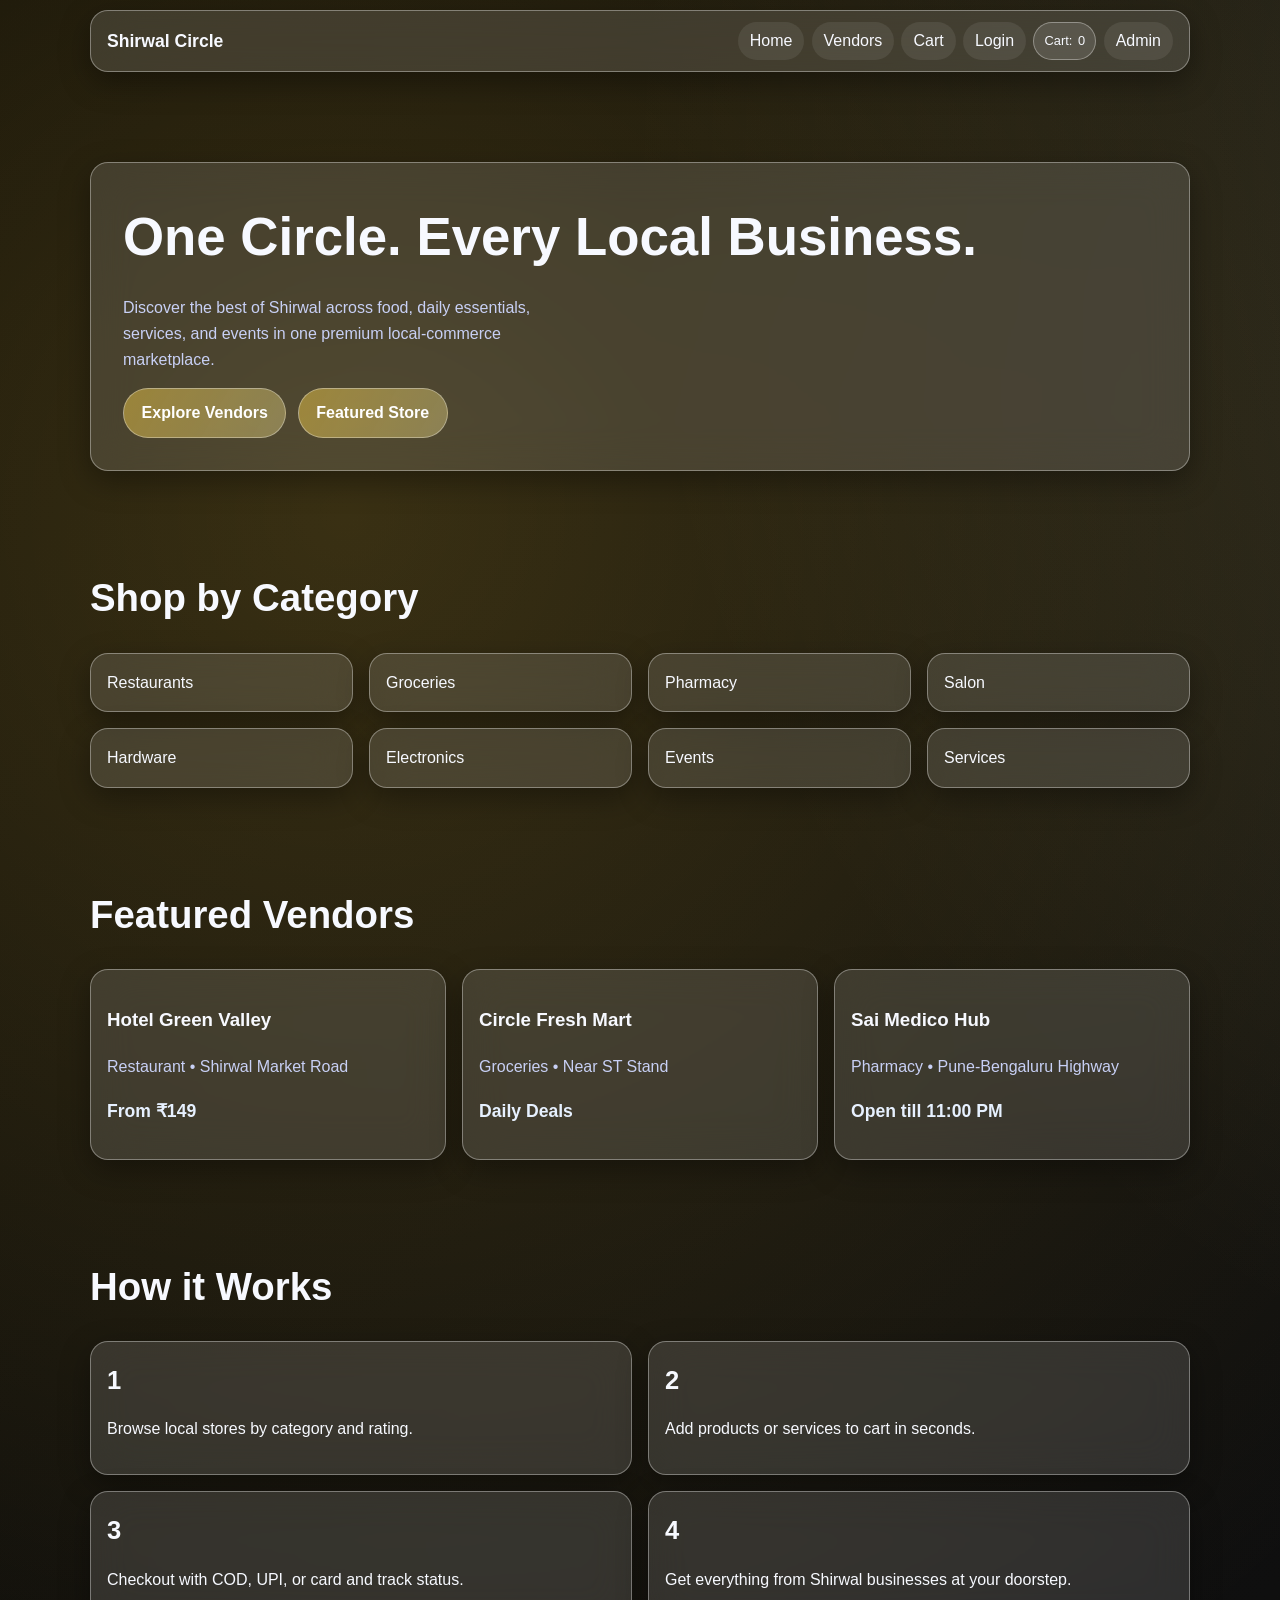
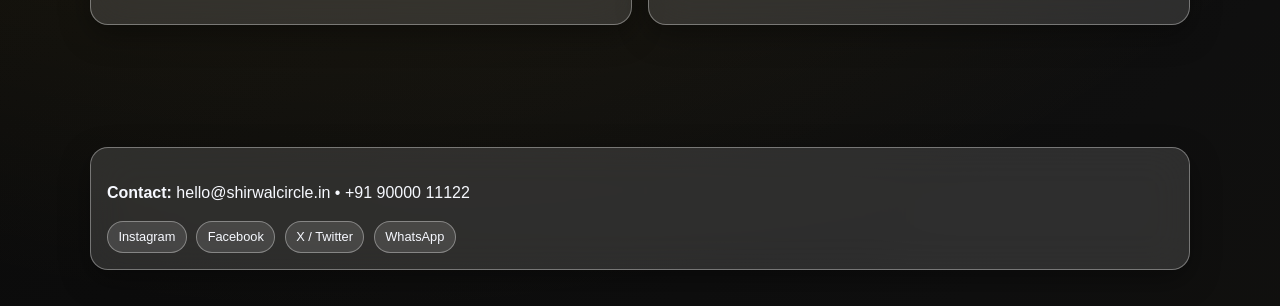
==== index.html @ 928b258c "Add logo home links, auth-gated account access, and logout flow" ====
<!DOCTYPE html>
<html lang="en">
<head><meta charset="UTF-8"><meta name="viewport" content="width=device-width,initial-scale=1.0"><title>Shirwal Circle</title><link rel="stylesheet" href="css/style.css"></head>
<body>
<header class="site-header container"><nav class="navbar glass-card"><a class="brand" href="index.html">Shirwal Circle</a><div class="nav-links"><a class="nav-link" href="index.html">Home</a><a class="nav-link" href="vendors.html">Vendors</a><a class="nav-link" href="cart.html">Cart</a><a class="nav-link" data-auth="logged-in" href="account.html">Account</a><a class="nav-link" data-auth="logged-out" href="login.html">Login</a><span class="chip">Cart: <span data-cart-count>0</span></span><a class="nav-link" href="admin.html">Admin</a><a class="nav-link" data-auth="logged-in" data-logout href="#">Logout</a></div></nav></header>
<main>
<section class="hero container"><div class="hero-box glass-card"><h1>One Circle. Every Local Business.</h1><p>Discover the best of Shirwal across food, daily essentials, services, and events in one premium local-commerce marketplace.</p><div class="actions"><a class="glass-btn" href="vendors.html">Explore Vendors</a><a class="glass-btn" href="vendor.html">Featured Store</a></div></div></section>
<section class="section container"><h2 class="section-title">Shop by Category</h2><div class="grid categories">
<div class="glass-card card-pad">Restaurants</div><div class="glass-card card-pad">Groceries</div><div class="glass-card card-pad">Pharmacy</div><div class="glass-card card-pad">Salon</div><div class="glass-card card-pad">Hardware</div><div class="glass-card card-pad">Electronics</div><div class="glass-card card-pad">Events</div><div class="glass-card card-pad">Services</div>
</div></section>
<section class="section container"><h2 class="section-title">Featured Vendors</h2><div class="grid vendor-grid"><div class="glass-card card-pad"><h3>Hotel Green Valley</h3><p class="muted">Restaurant • Shirwal Market Road</p><p class="price">From ₹149</p></div><div class="glass-card card-pad"><h3>Circle Fresh Mart</h3><p class="muted">Groceries • Near ST Stand</p><p class="price">Daily Deals</p></div><div class="glass-card card-pad"><h3>Sai Medico Hub</h3><p class="muted">Pharmacy • Pune-Bengaluru Highway</p><p class="price">Open till 11:00 PM</p></div></div></section>
<section class="section container"><h2 class="section-title">How it Works</h2><div class="grid info-grid"><div class="glass-card card-pad"><div class="kpi">1</div><p>Browse local stores by category and rating.</p></div><div class="glass-card card-pad"><div class="kpi">2</div><p>Add products or services to cart in seconds.</p></div><div class="glass-card card-pad"><div class="kpi">3</div><p>Checkout with COD, UPI, or card and track status.</p></div><div class="glass-card card-pad"><div class="kpi">4</div><p>Get everything from Shirwal businesses at your doorstep.</p></div></div></section>
</main>
<footer class="footer container"><div class="glass-card card-pad"><p><strong>Contact:</strong> hello@shirwalcircle.in • +91 90000 11122</p><div class="footer-links"><span class="chip">Instagram</span><span class="chip">Facebook</span><span class="chip">X / Twitter</span><span class="chip">WhatsApp</span></div></div></footer>
<script src="js/app.js"></script></body></html>
---- css/style.css ----
/* =========================================================
   Shirwal Circle - Glassmorphism Design System
   Central stylesheet for all static pages
   ========================================================= */

:root {
  --bg-1: #050505;
  --bg-2: #0f0f0f;
  --bg-3: #1a1607;
  --text-primary: #f7f9ff;
  --text-secondary: #c8d0f5;
  --accent: #ffd54a;
  --accent-2: #ffef9a;
  --success: #41d39b;
  --warning: #ffbf5e;
  --danger: #ff6f91;
  --scrollGlow: 0.2;

  --glass-bg: rgba(255, 255, 255, 0.13);
  --glass-bg-strong: rgba(255, 255, 255, 0.2);
  --glass-border: rgba(255, 255, 255, 0.35);
  --blur: 20px;

  --radius-sm: 12px;
  --radius-md: 18px;
  --radius-lg: 26px;

  --space-1: 0.5rem;
  --space-2: 0.75rem;
  --space-3: 1rem;
  --space-4: 1.5rem;
  --space-5: 2rem;
  --space-6: 3rem;

  --shadow-soft: 0 10px 30px rgba(0, 0, 0, 0.35);
  --shadow-deep: 0 25px 50px rgba(0, 0, 0, 0.45);
}

* { box-sizing: border-box; }
html, body { margin: 0; padding: 0; }
body {
  font-family: "Inter", "Segoe UI", Roboto, Arial, sans-serif;
  color: var(--text-primary);
  line-height: 1.6;
  min-height: 100vh;
  background: radial-gradient(circle at 15% 15%, rgba(255,208,64,var(--scrollGlow)) 0%, transparent 40%),
              radial-gradient(circle at 85% 5%, rgba(255,242,168,calc(var(--scrollGlow)*.8)) 0%, transparent 35%),
              radial-gradient(circle at 50% 90%, rgba(140,120,30,calc(var(--scrollGlow)*.7)) 0%, transparent 34%),
              linear-gradient(135deg, var(--bg-1), var(--bg-2), var(--bg-3));
  background-size: 180% 180%;
  animation: bgFlow 18s ease infinite;
}
@keyframes bgFlow { 0%,100%{background-position:0% 50%;}50%{background-position:100% 50%;} }

img { max-width: 100%; display: block; }
a { color: inherit; text-decoration: none; }

.container { width: min(1100px, 92%); margin: 0 auto; }
.section { padding: var(--space-6) 0; }
.section-title { font-size: clamp(1.5rem, 3vw, 2.4rem); margin: 0 0 var(--space-4); }
.muted { color: var(--text-secondary); }

.glass-card {
  background: var(--glass-bg);
  border: 1px solid var(--glass-border);
  border-radius: var(--radius-md);
  backdrop-filter: blur(var(--blur));
  -webkit-backdrop-filter: blur(var(--blur));
  box-shadow: var(--shadow-soft);
}
.glass-card:hover { transform: translateY(-4px); box-shadow: var(--shadow-deep); }
.glass-card, .glass-btn { transition: all .25s ease; }

.glass-btn {
  display: inline-flex; align-items: center; justify-content: center;
  gap: .5rem; cursor: pointer; border: 1px solid var(--glass-border);
  background: linear-gradient(120deg, rgba(255,213,74,.45), rgba(255,239,154,.35));
  color: white; padding: .7rem 1.1rem; border-radius: 999px; font-weight: 600;
}
.glass-btn:hover { transform: translateY(-2px); filter: brightness(1.08); }

.glass-input {
  width: 100%; border: 1px solid var(--glass-border); background: var(--glass-bg);
  color: var(--text-primary); padding: .75rem .9rem; border-radius: var(--radius-sm);
  backdrop-filter: blur(12px);
}
.glass-input::placeholder { color: #dce2ffb0; }

.badge, .chip {
  display: inline-flex; align-items: center; gap: .35rem;
  border: 1px solid var(--glass-border); border-radius: 999px;
  padding: .3rem .65rem; font-size: .8rem;
  background: rgba(255,255,255,.12);
}
.badge.success { background: rgba(65,211,155,.22); }
.badge.warning { background: rgba(255,191,94,.2); }
.badge.info { background: rgba(115,208,255,.22); }

.site-header { position: sticky; top: 0; z-index: 50; margin: .6rem auto; }
.navbar {
  display: flex; gap: .8rem; flex-wrap: wrap; align-items: center; justify-content: space-between;
  padding: .7rem 1rem;
}
.brand { font-weight: 700; font-size: 1.1rem; }
.nav-links { display: flex; flex-wrap: wrap; gap: .45rem; }
.nav-link { padding: .4rem .75rem; border-radius: 999px; background: rgba(255,255,255,.08); }

.hero { padding: 5rem 0 3rem; }
.hero-box { padding: 2rem; }
.hero h1 { font-size: clamp(2rem, 5vw, 3.3rem); margin: 0; }
.hero p { color: var(--text-secondary); max-width: 52ch; }
.actions { display: flex; gap: .7rem; flex-wrap: wrap; }

.grid { display: grid; gap: 1rem; }
.categories { grid-template-columns: repeat(2, 1fr); }
.vendor-grid, .product-grid { grid-template-columns: 1fr; }
.info-grid { grid-template-columns: 1fr; }

.card-pad { padding: 1rem; }
.kpi { font-size: 1.6rem; font-weight: 700; margin: .1rem 0; }
.price { font-size: 1.1rem; font-weight: 700; color: #e7f1ff; }

.footer { margin-top: 3rem; padding: 1.6rem 0 2.2rem; }
.footer-links { display: flex; gap: .6rem; flex-wrap: wrap; }

.table-wrap { overflow-x: auto; }
table { width: 100%; border-collapse: collapse; }
th, td { padding: .7rem; text-align: left; border-bottom: 1px solid rgba(255,255,255,.15); }

.layout-admin { display: grid; gap: 1rem; }
.sidebar { padding: 1rem; }

@media (min-width: 700px) {
  .categories { grid-template-columns: repeat(4, 1fr); }
  .vendor-grid { grid-template-columns: repeat(2, 1fr); }
  .product-grid { grid-template-columns: repeat(3, 1fr); }
  .info-grid { grid-template-columns: 1fr 1fr; }
}

@media (min-width: 1024px) {
  .vendor-grid { grid-template-columns: repeat(3, 1fr); }
  .layout-admin { grid-template-columns: 250px 1fr; }
}
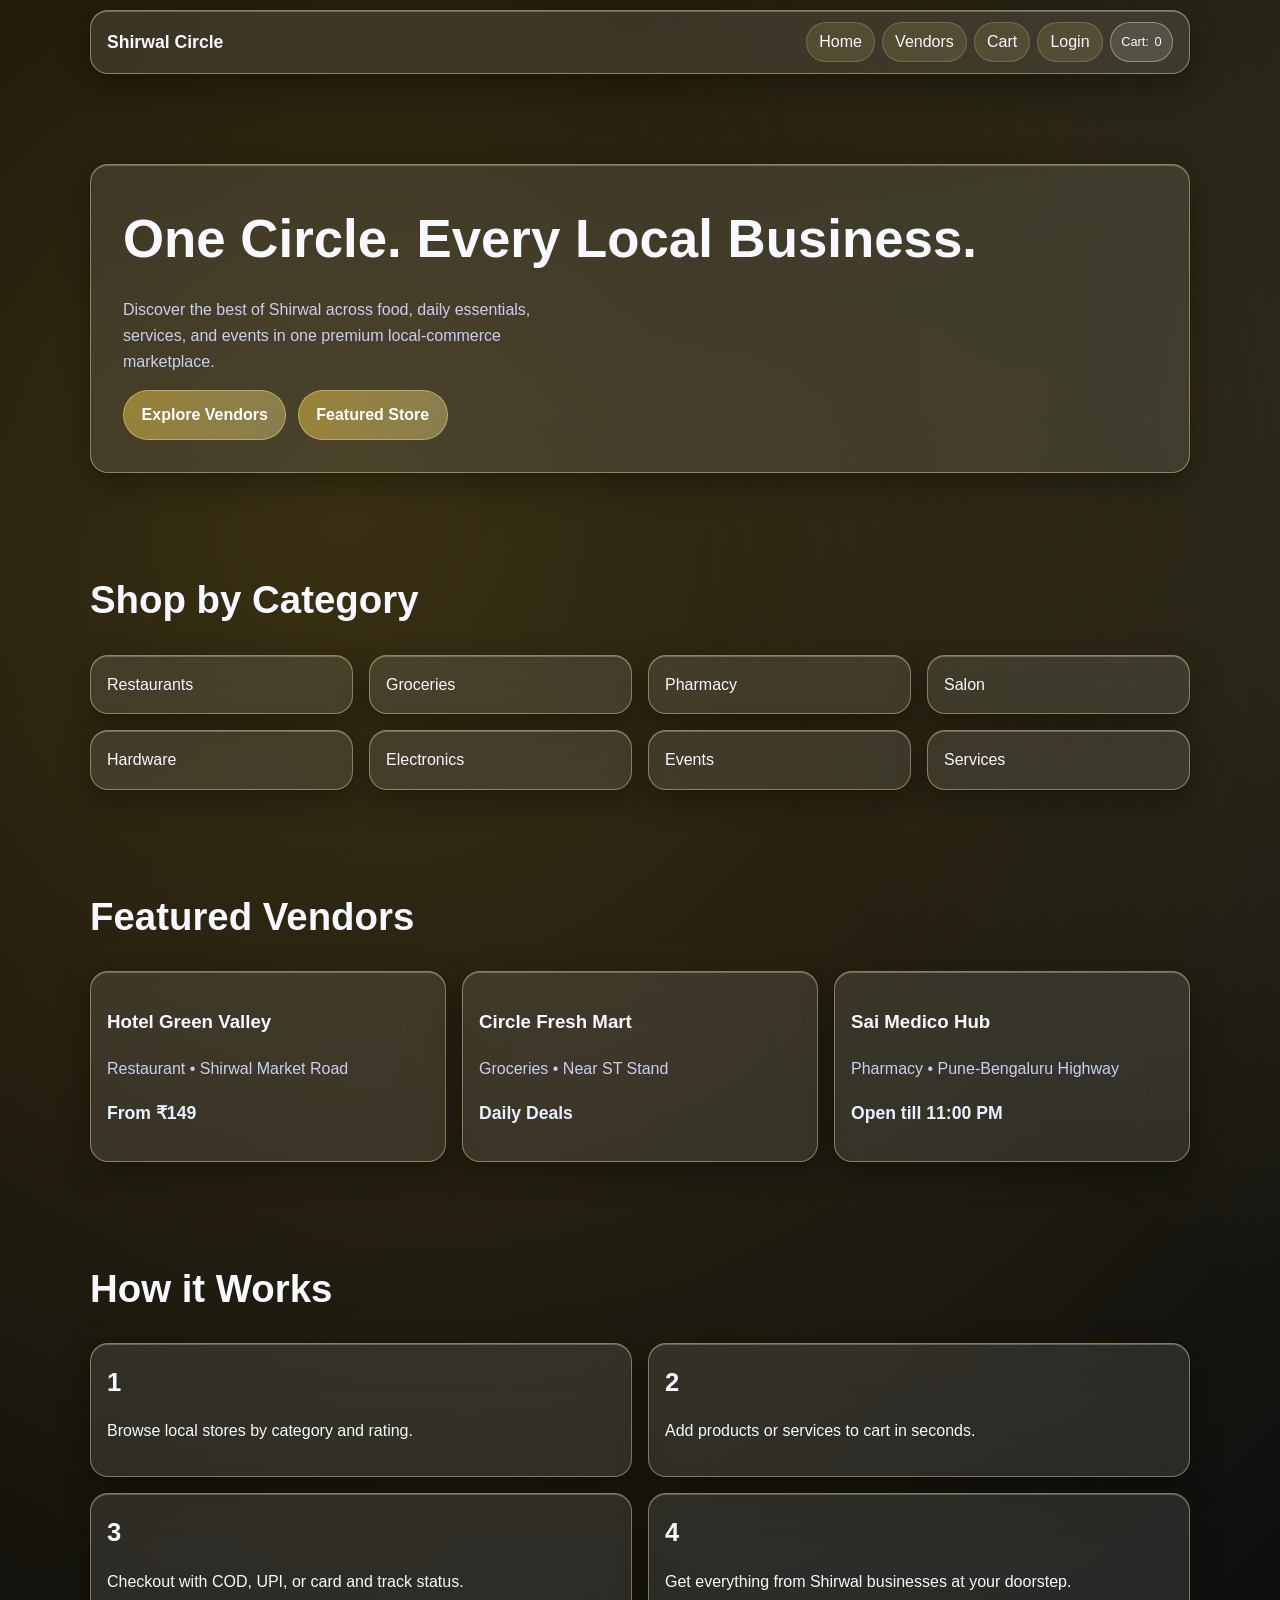
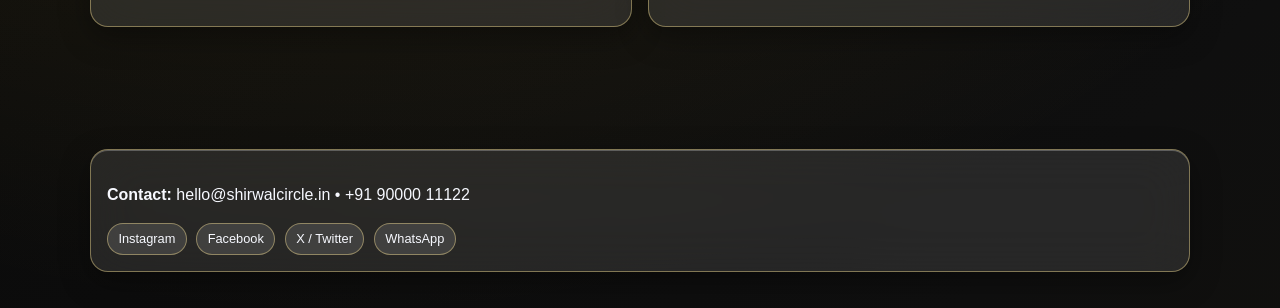
==== commit 3f7390fa: "Remove admin panel, add category-anchor navigation, and refine glass panel styling" ====
--- a/index.html
+++ b/index.html
@@ -2,11 +2,11 @@
 <html lang="en">
 <head><meta charset="UTF-8"><meta name="viewport" content="width=device-width,initial-scale=1.0"><title>Shirwal Circle</title><link rel="stylesheet" href="css/style.css"></head>
 <body>
-<header class="site-header container"><nav class="navbar glass-card"><a class="brand" href="index.html">Shirwal Circle</a><div class="nav-links"><a class="nav-link" href="index.html">Home</a><a class="nav-link" href="vendors.html">Vendors</a><a class="nav-link" href="cart.html">Cart</a><a class="nav-link" data-auth="logged-in" href="account.html">Account</a><a class="nav-link" data-auth="logged-out" href="login.html">Login</a><span class="chip">Cart: <span data-cart-count>0</span></span><a class="nav-link" href="admin.html">Admin</a><a class="nav-link" data-auth="logged-in" data-logout href="#">Logout</a></div></nav></header>
+<header class="site-header container"><nav class="navbar glass-card"><a class="brand" href="index.html">Shirwal Circle</a><div class="nav-links"><a class="nav-link" href="index.html">Home</a><a class="nav-link" href="vendors.html">Vendors</a><a class="nav-link" href="cart.html">Cart</a><a class="nav-link" data-auth="logged-in" href="account.html">Account</a><a class="nav-link" data-auth="logged-out" href="login.html">Login</a><span class="chip">Cart: <span data-cart-count>0</span></span><a class="nav-link" data-auth="logged-in" data-logout href="#">Logout</a></div></nav></header>
 <main>
 <section class="hero container"><div class="hero-box glass-card"><h1>One Circle. Every Local Business.</h1><p>Discover the best of Shirwal across food, daily essentials, services, and events in one premium local-commerce marketplace.</p><div class="actions"><a class="glass-btn" href="vendors.html">Explore Vendors</a><a class="glass-btn" href="vendor.html">Featured Store</a></div></div></section>
 <section class="section container"><h2 class="section-title">Shop by Category</h2><div class="grid categories">
-<div class="glass-card card-pad">Restaurants</div><div class="glass-card card-pad">Groceries</div><div class="glass-card card-pad">Pharmacy</div><div class="glass-card card-pad">Salon</div><div class="glass-card card-pad">Hardware</div><div class="glass-card card-pad">Electronics</div><div class="glass-card card-pad">Events</div><div class="glass-card card-pad">Services</div>
+<a class="glass-card card-pad" href="vendors.html#restaurants">Restaurants</a><a class="glass-card card-pad" href="vendors.html#groceries">Groceries</a><a class="glass-card card-pad" href="vendors.html#pharmacy">Pharmacy</a><a class="glass-card card-pad" href="vendors.html#salon">Salon</a><a class="glass-card card-pad" href="vendors.html#hardware">Hardware</a><a class="glass-card card-pad" href="vendors.html#electronics">Electronics</a><a class="glass-card card-pad" href="vendors.html#events">Events</a><a class="glass-card card-pad" href="vendors.html#services">Services</a>
 </div></section>
 <section class="section container"><h2 class="section-title">Featured Vendors</h2><div class="grid vendor-grid"><div class="glass-card card-pad"><h3>Hotel Green Valley</h3><p class="muted">Restaurant • Shirwal Market Road</p><p class="price">From ₹149</p></div><div class="glass-card card-pad"><h3>Circle Fresh Mart</h3><p class="muted">Groceries • Near ST Stand</p><p class="price">Daily Deals</p></div><div class="glass-card card-pad"><h3>Sai Medico Hub</h3><p class="muted">Pharmacy • Pune-Bengaluru Highway</p><p class="price">Open till 11:00 PM</p></div></div></section>
 <section class="section container"><h2 class="section-title">How it Works</h2><div class="grid info-grid"><div class="glass-card card-pad"><div class="kpi">1</div><p>Browse local stores by category and rating.</p></div><div class="glass-card card-pad"><div class="kpi">2</div><p>Add products or services to cart in seconds.</p></div><div class="glass-card card-pad"><div class="kpi">3</div><p>Checkout with COD, UPI, or card and track status.</p></div><div class="glass-card card-pad"><div class="kpi">4</div><p>Get everything from Shirwal businesses at your doorstep.</p></div></div></section>
--- a/css/style.css
+++ b/css/style.css
@@ -16,10 +16,10 @@
   --danger: #ff6f91;
   --scrollGlow: 0.2;
 
-  --glass-bg: rgba(255, 255, 255, 0.13);
-  --glass-bg-strong: rgba(255, 255, 255, 0.2);
-  --glass-border: rgba(255, 255, 255, 0.35);
-  --blur: 20px;
+  --glass-bg: rgba(255, 255, 255, 0.10);
+  --glass-bg-strong: rgba(255, 230, 140, 0.18);
+  --glass-border: rgba(255, 230, 150, 0.42);
+  --blur: 24px;
 
   --radius-sm: 12px;
   --radius-md: 18px;
@@ -66,9 +66,9 @@
   border-radius: var(--radius-md);
   backdrop-filter: blur(var(--blur));
   -webkit-backdrop-filter: blur(var(--blur));
-  box-shadow: var(--shadow-soft);
+  box-shadow: var(--shadow-soft), inset 0 1px 0 rgba(255,255,255,.25);
 }
-.glass-card:hover { transform: translateY(-4px); box-shadow: var(--shadow-deep); }
+.glass-card:hover { transform: translateY(-5px) scale(1.01); box-shadow: var(--shadow-deep), 0 0 22px rgba(255,214,90,.24); }
 .glass-card, .glass-btn { transition: all .25s ease; }
 
 .glass-btn {
@@ -103,7 +103,7 @@
 }
 .brand { font-weight: 700; font-size: 1.1rem; }
 .nav-links { display: flex; flex-wrap: wrap; gap: .45rem; }
-.nav-link { padding: .4rem .75rem; border-radius: 999px; background: rgba(255,255,255,.08); }
+.nav-link { padding: .4rem .75rem; border-radius: 999px; background: rgba(255,225,120,.12); border:1px solid rgba(255,230,160,.2);}
 
 .hero { padding: 5rem 0 3rem; }
 .hero-box { padding: 2rem; }
@@ -141,3 +141,5 @@
   .vendor-grid { grid-template-columns: repeat(3, 1fr); }
   .layout-admin { grid-template-columns: 250px 1fr; }
 }
+
+html { scroll-behavior: smooth; }
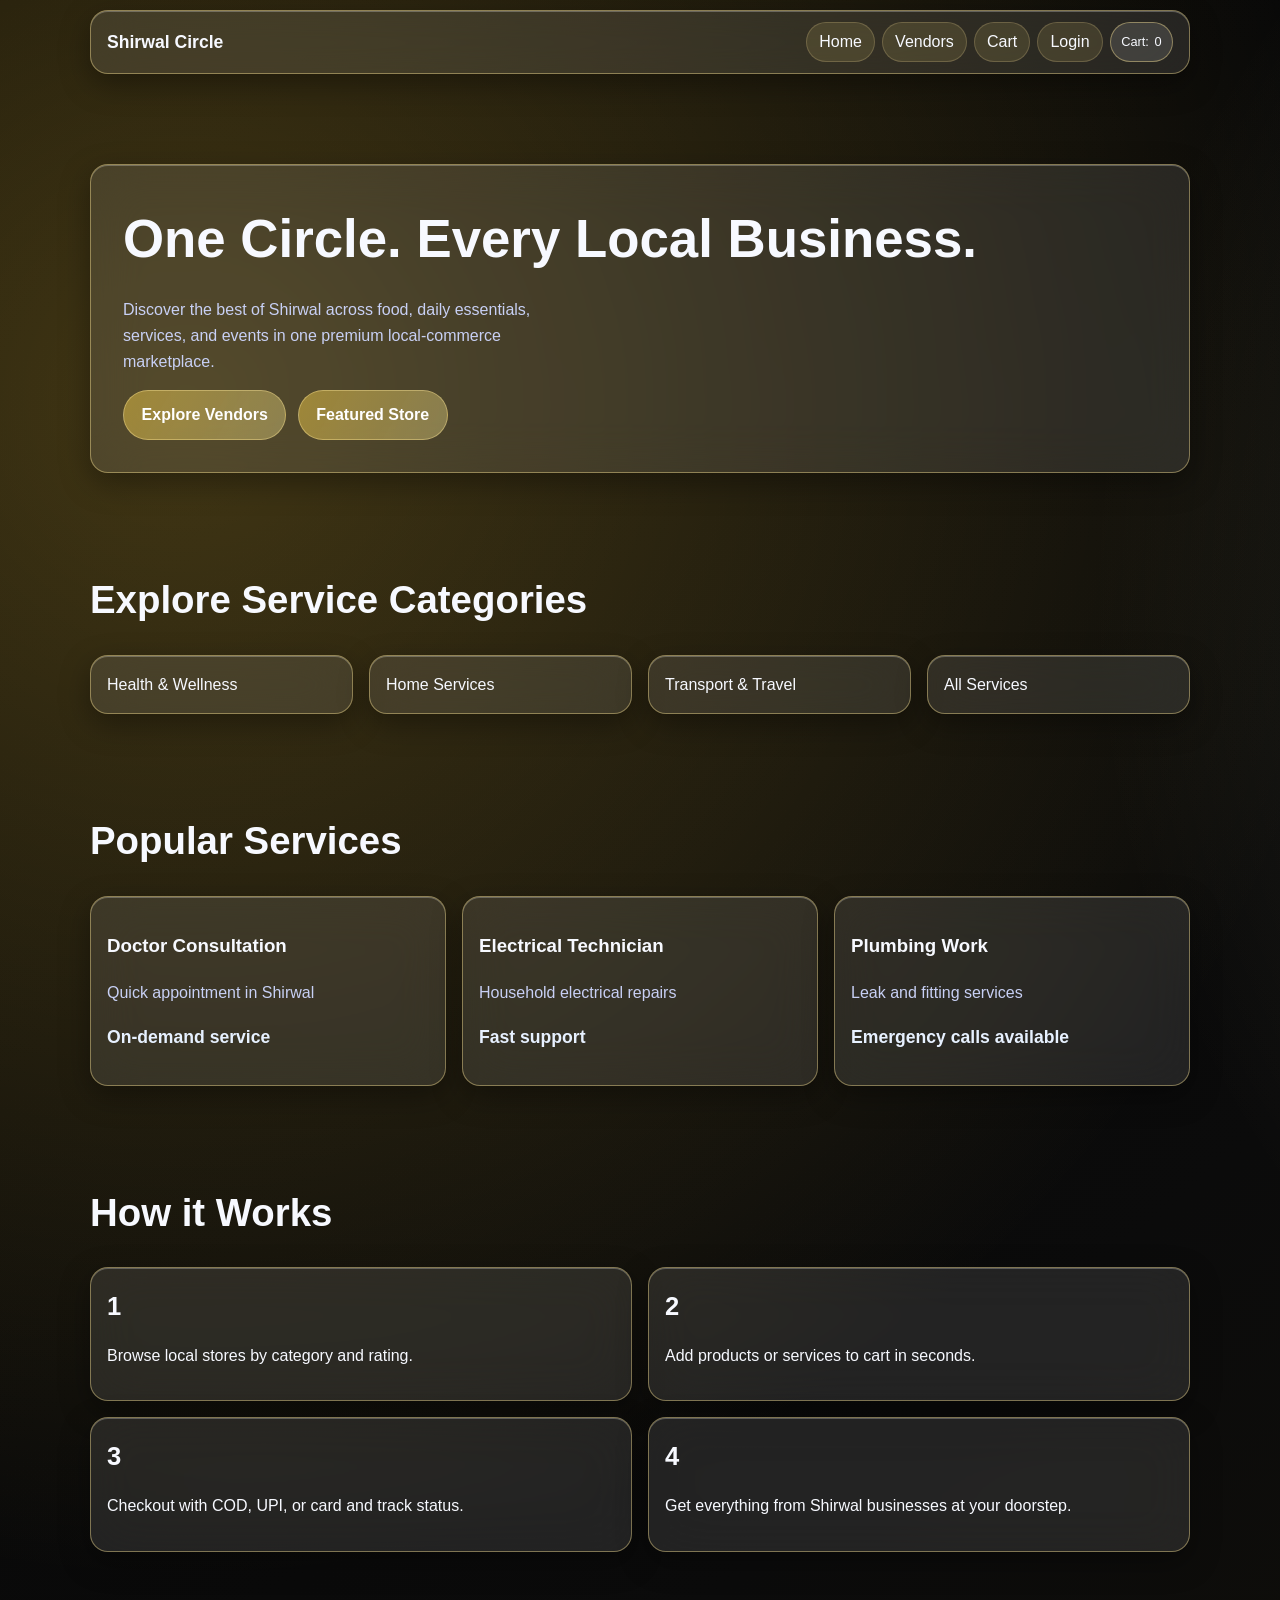
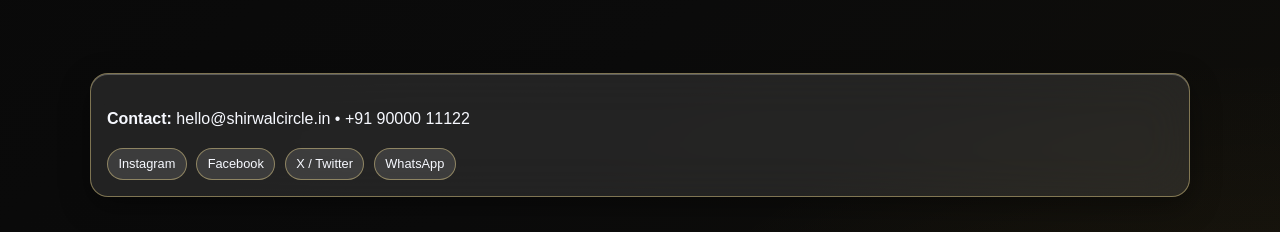
==== commit bcb8f61f: "Replace sample vendors with categorized service cards and WhatsApp contact flow" ====
--- a/index.html
+++ b/index.html
@@ -5,10 +5,10 @@
 <header class="site-header container"><nav class="navbar glass-card"><a class="brand" href="index.html">Shirwal Circle</a><div class="nav-links"><a class="nav-link" href="index.html">Home</a><a class="nav-link" href="vendors.html">Vendors</a><a class="nav-link" href="cart.html">Cart</a><a class="nav-link" data-auth="logged-in" href="account.html">Account</a><a class="nav-link" data-auth="logged-out" href="login.html">Login</a><span class="chip">Cart: <span data-cart-count>0</span></span><a class="nav-link" data-auth="logged-in" data-logout href="#">Logout</a></div></nav></header>
 <main>
 <section class="hero container"><div class="hero-box glass-card"><h1>One Circle. Every Local Business.</h1><p>Discover the best of Shirwal across food, daily essentials, services, and events in one premium local-commerce marketplace.</p><div class="actions"><a class="glass-btn" href="vendors.html">Explore Vendors</a><a class="glass-btn" href="vendor.html">Featured Store</a></div></div></section>
-<section class="section container"><h2 class="section-title">Shop by Category</h2><div class="grid categories">
-<a class="glass-card card-pad" href="vendors.html#restaurants">Restaurants</a><a class="glass-card card-pad" href="vendors.html#groceries">Groceries</a><a class="glass-card card-pad" href="vendors.html#pharmacy">Pharmacy</a><a class="glass-card card-pad" href="vendors.html#salon">Salon</a><a class="glass-card card-pad" href="vendors.html#hardware">Hardware</a><a class="glass-card card-pad" href="vendors.html#electronics">Electronics</a><a class="glass-card card-pad" href="vendors.html#events">Events</a><a class="glass-card card-pad" href="vendors.html#services">Services</a>
+<section class="section container"><h2 class="section-title">Explore Service Categories</h2><div class="grid categories">
+<a class="glass-card card-pad" href="vendors.html#health">Health & Wellness</a><a class="glass-card card-pad" href="vendors.html#home-services">Home Services</a><a class="glass-card card-pad" href="vendors.html#transport">Transport & Travel</a><a class="glass-card card-pad" href="vendors.html">All Services</a>
 </div></section>
-<section class="section container"><h2 class="section-title">Featured Vendors</h2><div class="grid vendor-grid"><div class="glass-card card-pad"><h3>Hotel Green Valley</h3><p class="muted">Restaurant • Shirwal Market Road</p><p class="price">From ₹149</p></div><div class="glass-card card-pad"><h3>Circle Fresh Mart</h3><p class="muted">Groceries • Near ST Stand</p><p class="price">Daily Deals</p></div><div class="glass-card card-pad"><h3>Sai Medico Hub</h3><p class="muted">Pharmacy • Pune-Bengaluru Highway</p><p class="price">Open till 11:00 PM</p></div></div></section>
+<section class="section container"><h2 class="section-title">Popular Services</h2><div class="grid vendor-grid"><div class="glass-card card-pad"><h3>Doctor Consultation</h3><p class="muted">Quick appointment in Shirwal</p><p class="price">On-demand service</p></div><div class="glass-card card-pad"><h3>Electrical Technician</h3><p class="muted">Household electrical repairs</p><p class="price">Fast support</p></div><div class="glass-card card-pad"><h3>Plumbing Work</h3><p class="muted">Leak and fitting services</p><p class="price">Emergency calls available</p></div></div></section>
 <section class="section container"><h2 class="section-title">How it Works</h2><div class="grid info-grid"><div class="glass-card card-pad"><div class="kpi">1</div><p>Browse local stores by category and rating.</p></div><div class="glass-card card-pad"><div class="kpi">2</div><p>Add products or services to cart in seconds.</p></div><div class="glass-card card-pad"><div class="kpi">3</div><p>Checkout with COD, UPI, or card and track status.</p></div><div class="glass-card card-pad"><div class="kpi">4</div><p>Get everything from Shirwal businesses at your doorstep.</p></div></div></section>
 </main>
 <footer class="footer container"><div class="glass-card card-pad"><p><strong>Contact:</strong> hello@shirwalcircle.in • +91 90000 11122</p><div class="footer-links"><span class="chip">Instagram</span><span class="chip">Facebook</span><span class="chip">X / Twitter</span><span class="chip">WhatsApp</span></div></div></footer>
--- a/css/style.css
+++ b/css/style.css
@@ -43,10 +43,10 @@
   color: var(--text-primary);
   line-height: 1.6;
   min-height: 100vh;
-  background: radial-gradient(circle at 15% 15%, rgba(255,208,64,var(--scrollGlow)) 0%, transparent 40%),
-              radial-gradient(circle at 85% 5%, rgba(255,242,168,calc(var(--scrollGlow)*.8)) 0%, transparent 35%),
-              radial-gradient(circle at 50% 90%, rgba(140,120,30,calc(var(--scrollGlow)*.7)) 0%, transparent 34%),
-              linear-gradient(135deg, var(--bg-1), var(--bg-2), var(--bg-3));
+  background: radial-gradient(circle at 8% 12%, rgba(255,208,64,calc(var(--scrollGlow)*1.2)) 0%, transparent 33%),
+              radial-gradient(circle at 92% 18%, rgba(255,242,168,calc(var(--scrollGlow)*.95)) 0%, transparent 30%),
+              radial-gradient(circle at 55% 78%, rgba(255,196,70,calc(var(--scrollGlow)*.75)) 0%, transparent 32%),
+              linear-gradient(140deg, #050505 0%, #0b0b0b 42%, #1c1707 100%);
   background-size: 180% 180%;
   animation: bgFlow 18s ease infinite;
 }
@@ -143,3 +143,6 @@
 }
 
 html { scroll-behavior: smooth; }
+
+.service-btn { text-align:left; font: inherit; color: var(--text-primary); width:100%; cursor:pointer; }
+.service-popup { margin-top: 1rem; border: 1px solid rgba(255,232,160,.55); background: linear-gradient(155deg, rgba(255,255,255,.14), rgba(255,218,106,.12)); }
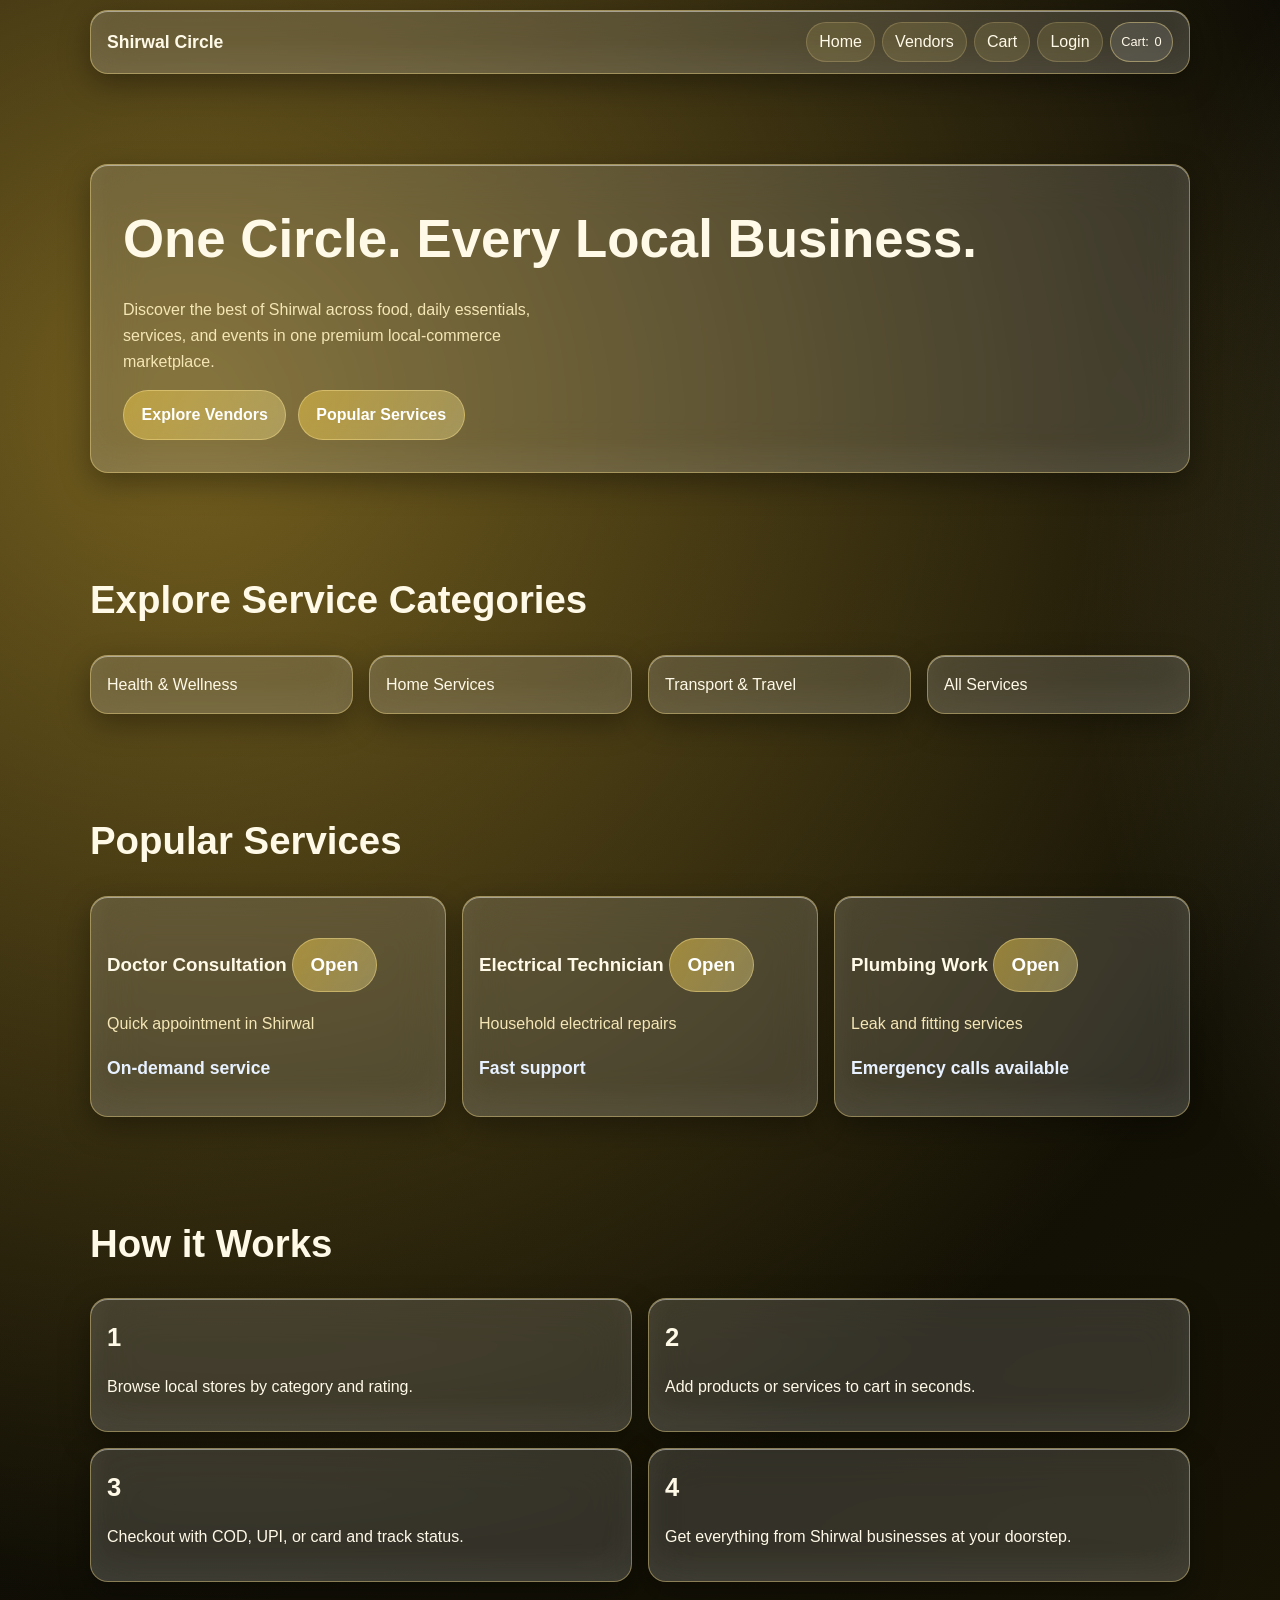
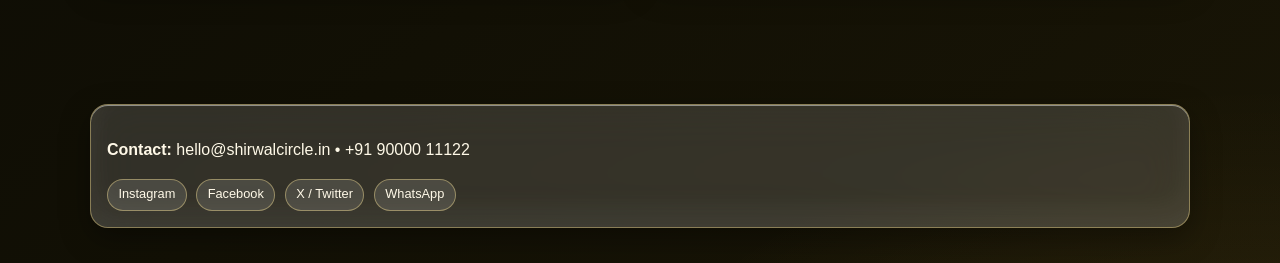
==== commit 0198595e: "Add logo placeholders, complete service descriptions, account setup guide, and premium UI polish" ====
--- a/index.html
+++ b/index.html
@@ -4,11 +4,11 @@
 <body>
 <header class="site-header container"><nav class="navbar glass-card"><a class="brand" href="index.html">Shirwal Circle</a><div class="nav-links"><a class="nav-link" href="index.html">Home</a><a class="nav-link" href="vendors.html">Vendors</a><a class="nav-link" href="cart.html">Cart</a><a class="nav-link" data-auth="logged-in" href="account.html">Account</a><a class="nav-link" data-auth="logged-out" href="login.html">Login</a><span class="chip">Cart: <span data-cart-count>0</span></span><a class="nav-link" data-auth="logged-in" data-logout href="#">Logout</a></div></nav></header>
 <main>
-<section class="hero container"><div class="hero-box glass-card"><h1>One Circle. Every Local Business.</h1><p>Discover the best of Shirwal across food, daily essentials, services, and events in one premium local-commerce marketplace.</p><div class="actions"><a class="glass-btn" href="vendors.html">Explore Vendors</a><a class="glass-btn" href="vendor.html">Featured Store</a></div></div></section>
+<section class="hero container"><div class="hero-box glass-card"><h1>One Circle. Every Local Business.</h1><p>Discover the best of Shirwal across food, daily essentials, services, and events in one premium local-commerce marketplace.</p><div class="actions"><a class="glass-btn" href="vendors.html">Explore Vendors</a><a class="glass-btn" href="vendors.html#home-services">Popular Services</a></div></div></section>
 <section class="section container"><h2 class="section-title">Explore Service Categories</h2><div class="grid categories">
 <a class="glass-card card-pad" href="vendors.html#health">Health & Wellness</a><a class="glass-card card-pad" href="vendors.html#home-services">Home Services</a><a class="glass-card card-pad" href="vendors.html#transport">Transport & Travel</a><a class="glass-card card-pad" href="vendors.html">All Services</a>
 </div></section>
-<section class="section container"><h2 class="section-title">Popular Services</h2><div class="grid vendor-grid"><div class="glass-card card-pad"><h3>Doctor Consultation</h3><p class="muted">Quick appointment in Shirwal</p><p class="price">On-demand service</p></div><div class="glass-card card-pad"><h3>Electrical Technician</h3><p class="muted">Household electrical repairs</p><p class="price">Fast support</p></div><div class="glass-card card-pad"><h3>Plumbing Work</h3><p class="muted">Leak and fitting services</p><p class="price">Emergency calls available</p></div></div></section>
+<section class="section container"><h2 class="section-title">Popular Services</h2><div class="grid vendor-grid"><div class="glass-card card-pad"><h3>Doctor Consultation <a class="glass-btn" href="vendors.html#health" style="margin-top:.4rem;">Open</a></h3><p class="muted">Quick appointment in Shirwal</p><p class="price">On-demand service</p></div><div class="glass-card card-pad"><h3>Electrical Technician <a class="glass-btn" href="vendors.html#home-services" style="margin-top:.4rem;">Open</a></h3><p class="muted">Household electrical repairs</p><p class="price">Fast support</p></div><div class="glass-card card-pad"><h3>Plumbing Work <a class="glass-btn" href="vendors.html#home-services" style="margin-top:.4rem;">Open</a></h3><p class="muted">Leak and fitting services</p><p class="price">Emergency calls available</p></div></div></section>
 <section class="section container"><h2 class="section-title">How it Works</h2><div class="grid info-grid"><div class="glass-card card-pad"><div class="kpi">1</div><p>Browse local stores by category and rating.</p></div><div class="glass-card card-pad"><div class="kpi">2</div><p>Add products or services to cart in seconds.</p></div><div class="glass-card card-pad"><div class="kpi">3</div><p>Checkout with COD, UPI, or card and track status.</p></div><div class="glass-card card-pad"><div class="kpi">4</div><p>Get everything from Shirwal businesses at your doorstep.</p></div></div></section>
 </main>
 <footer class="footer container"><div class="glass-card card-pad"><p><strong>Contact:</strong> hello@shirwalcircle.in • +91 90000 11122</p><div class="footer-links"><span class="chip">Instagram</span><span class="chip">Facebook</span><span class="chip">X / Twitter</span><span class="chip">WhatsApp</span></div></div></footer>
--- a/css/style.css
+++ b/css/style.css
@@ -7,8 +7,8 @@
   --bg-1: #050505;
   --bg-2: #0f0f0f;
   --bg-3: #1a1607;
-  --text-primary: #f7f9ff;
-  --text-secondary: #c8d0f5;
+  --text-primary: #fff9e8;
+  --text-secondary: #f4e6b5;
   --accent: #ffd54a;
   --accent-2: #ffef9a;
   --success: #41d39b;
@@ -16,7 +16,7 @@
   --danger: #ff6f91;
   --scrollGlow: 0.2;
 
-  --glass-bg: rgba(255, 255, 255, 0.10);
+  --glass-bg: rgba(255, 255, 255, 0.14);
   --glass-bg-strong: rgba(255, 230, 140, 0.18);
   --glass-border: rgba(255, 230, 150, 0.42);
   --blur: 24px;
@@ -43,10 +43,10 @@
   color: var(--text-primary);
   line-height: 1.6;
   min-height: 100vh;
-  background: radial-gradient(circle at 8% 12%, rgba(255,208,64,calc(var(--scrollGlow)*1.2)) 0%, transparent 33%),
-              radial-gradient(circle at 92% 18%, rgba(255,242,168,calc(var(--scrollGlow)*.95)) 0%, transparent 30%),
+  background: radial-gradient(circle at 8% 12%, rgba(255,208,64,calc(var(--scrollGlow)*1.45)) 0%, transparent 33%),
+              radial-gradient(circle at 92% 18%, rgba(255,242,168,calc(var(--scrollGlow)*1.15)) 0%, transparent 30%),
               radial-gradient(circle at 55% 78%, rgba(255,196,70,calc(var(--scrollGlow)*.75)) 0%, transparent 32%),
-              linear-gradient(140deg, #050505 0%, #0b0b0b 42%, #1c1707 100%);
+              linear-gradient(140deg, #050505 0%, #121005 38%, #2a2208 100%);
   background-size: 180% 180%;
   animation: bgFlow 18s ease infinite;
 }
@@ -66,7 +66,7 @@
   border-radius: var(--radius-md);
   backdrop-filter: blur(var(--blur));
   -webkit-backdrop-filter: blur(var(--blur));
-  box-shadow: var(--shadow-soft), inset 0 1px 0 rgba(255,255,255,.25);
+  box-shadow: var(--shadow-soft), inset 0 1px 0 rgba(255,255,255,.45), inset 0 -16px 30px rgba(255,255,255,.06);
 }
 .glass-card:hover { transform: translateY(-5px) scale(1.01); box-shadow: var(--shadow-deep), 0 0 22px rgba(255,214,90,.24); }
 .glass-card, .glass-btn { transition: all .25s ease; }
@@ -146,3 +146,12 @@
 
 .service-btn { text-align:left; font: inherit; color: var(--text-primary); width:100%; cursor:pointer; }
 .service-popup { margin-top: 1rem; border: 1px solid rgba(255,232,160,.55); background: linear-gradient(155deg, rgba(255,255,255,.14), rgba(255,218,106,.12)); }
+
+body.modal-open { overflow: hidden; }
+.service-modal { position: fixed; inset: 0; z-index: 120; display: grid; place-items: center; padding: 1rem; }
+.service-modal-backdrop { position: absolute; inset: 0; background: rgba(5,5,5,.58); backdrop-filter: blur(4px); }
+.service-popup { position: relative; z-index: 1; width: min(560px, 95vw); margin-top: 0; border: 1px solid rgba(255,232,160,.55); background: linear-gradient(155deg, rgba(255,255,255,.14), rgba(255,218,106,.12)); box-shadow: 0 28px 60px rgba(0,0,0,.45), 0 0 30px rgba(255,214,90,.24); }
+
+.service-modal[hidden] { display: none !important; }
+
+.logo-mini { width: 42px; height: 42px; border-radius: 10px; object-fit: cover; margin-bottom: .7rem; border:1px solid rgba(255,232,160,.55); background: rgba(255,255,255,.18); padding: .2rem; }
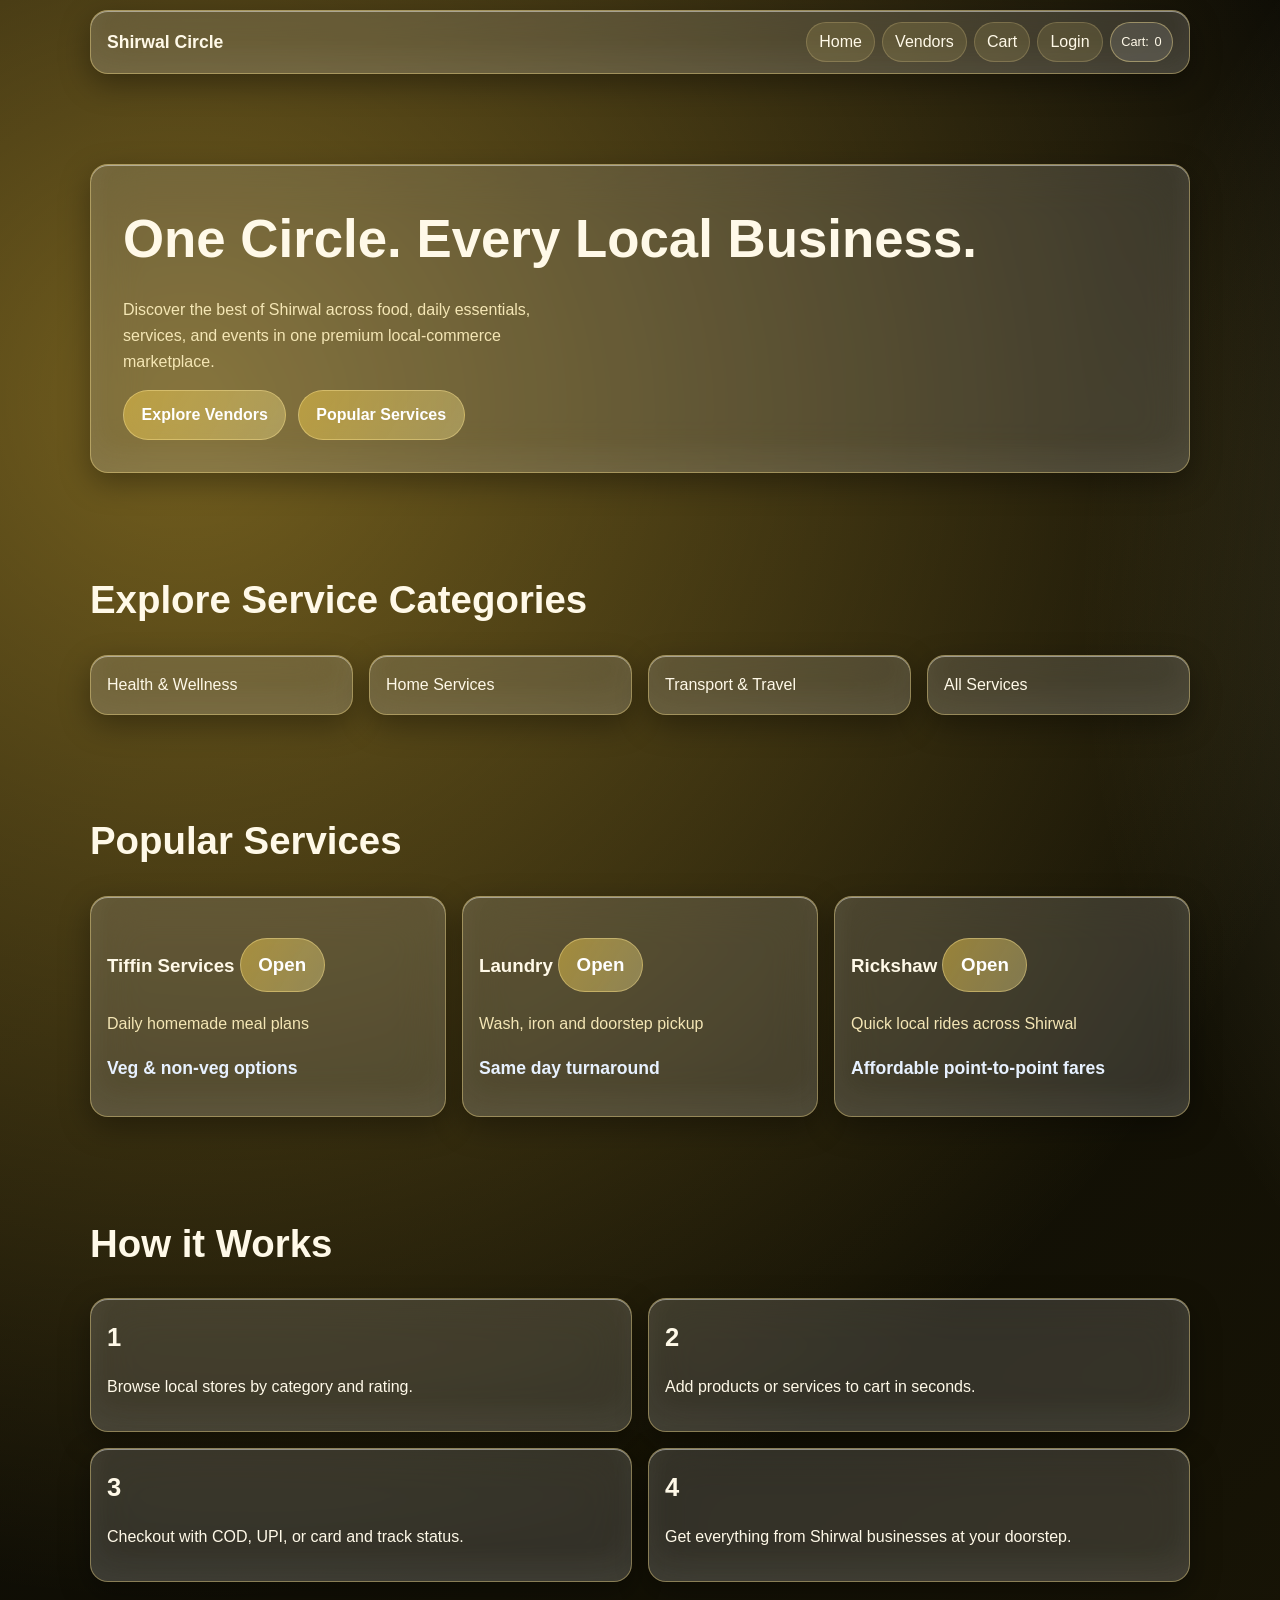
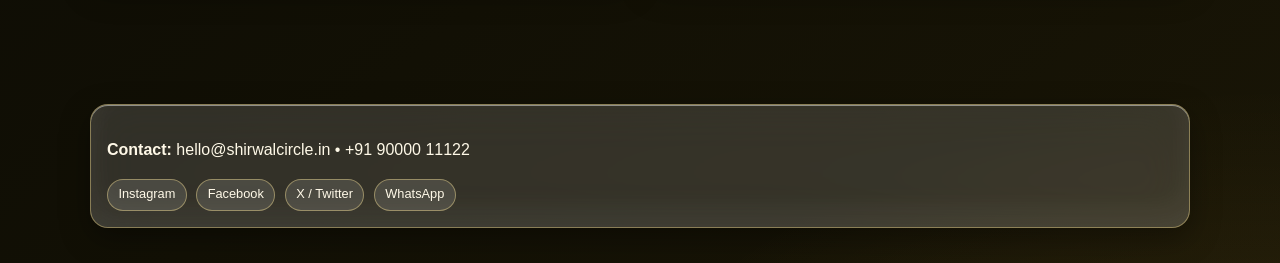
==== commit 2bdfb230: "Update popular services to Tiffin, Laundry, and Rickshaw" ====
--- a/index.html
+++ b/index.html
@@ -8,7 +8,7 @@
 <section class="section container"><h2 class="section-title">Explore Service Categories</h2><div class="grid categories">
 <a class="glass-card card-pad" href="vendors.html#health">Health & Wellness</a><a class="glass-card card-pad" href="vendors.html#home-services">Home Services</a><a class="glass-card card-pad" href="vendors.html#transport">Transport & Travel</a><a class="glass-card card-pad" href="vendors.html">All Services</a>
 </div></section>
-<section class="section container"><h2 class="section-title">Popular Services</h2><div class="grid vendor-grid"><div class="glass-card card-pad"><h3>Doctor Consultation <a class="glass-btn" href="vendors.html#health" style="margin-top:.4rem;">Open</a></h3><p class="muted">Quick appointment in Shirwal</p><p class="price">On-demand service</p></div><div class="glass-card card-pad"><h3>Electrical Technician <a class="glass-btn" href="vendors.html#home-services" style="margin-top:.4rem;">Open</a></h3><p class="muted">Household electrical repairs</p><p class="price">Fast support</p></div><div class="glass-card card-pad"><h3>Plumbing Work <a class="glass-btn" href="vendors.html#home-services" style="margin-top:.4rem;">Open</a></h3><p class="muted">Leak and fitting services</p><p class="price">Emergency calls available</p></div></div></section>
+<section class="section container"><h2 class="section-title">Popular Services</h2><div class="grid vendor-grid"><div class="glass-card card-pad"><h3>Tiffin Services <a class="glass-btn" href="vendors.html#home-services" style="margin-top:.4rem;">Open</a></h3><p class="muted">Daily homemade meal plans</p><p class="price">Veg & non-veg options</p></div><div class="glass-card card-pad"><h3>Laundry <a class="glass-btn" href="vendors.html#home-services" style="margin-top:.4rem;">Open</a></h3><p class="muted">Wash, iron and doorstep pickup</p><p class="price">Same day turnaround</p></div><div class="glass-card card-pad"><h3>Rickshaw <a class="glass-btn" href="vendors.html#transport" style="margin-top:.4rem;">Open</a></h3><p class="muted">Quick local rides across Shirwal</p><p class="price">Affordable point-to-point fares</p></div></div></section>
 <section class="section container"><h2 class="section-title">How it Works</h2><div class="grid info-grid"><div class="glass-card card-pad"><div class="kpi">1</div><p>Browse local stores by category and rating.</p></div><div class="glass-card card-pad"><div class="kpi">2</div><p>Add products or services to cart in seconds.</p></div><div class="glass-card card-pad"><div class="kpi">3</div><p>Checkout with COD, UPI, or card and track status.</p></div><div class="glass-card card-pad"><div class="kpi">4</div><p>Get everything from Shirwal businesses at your doorstep.</p></div></div></section>
 </main>
 <footer class="footer container"><div class="glass-card card-pad"><p><strong>Contact:</strong> hello@shirwalcircle.in • +91 90000 11122</p><div class="footer-links"><span class="chip">Instagram</span><span class="chip">Facebook</span><span class="chip">X / Twitter</span><span class="chip">WhatsApp</span></div></div></footer>
--- a/css/style.css
+++ b/css/style.css
@@ -155,3 +155,38 @@
 .service-modal[hidden] { display: none !important; }
 
 .logo-mini { width: 42px; height: 42px; border-radius: 10px; object-fit: cover; margin-bottom: .7rem; border:1px solid rgba(255,232,160,.55); background: rgba(255,255,255,.18); padding: .2rem; }
+
+
+/* Lightweight premium motion */
+@keyframes floatIn {
+  from { opacity: 0; transform: translateY(8px) scale(.985); }
+  to { opacity: 1; transform: translateY(0) scale(1); }
+}
+@keyframes softPulse {
+  0%,100% { box-shadow: var(--shadow-soft), inset 0 1px 0 rgba(255,255,255,.45), inset 0 -16px 30px rgba(255,255,255,.06); }
+  50% { box-shadow: var(--shadow-soft), 0 0 18px rgba(255,214,90,.16), inset 0 1px 0 rgba(255,255,255,.5), inset 0 -16px 30px rgba(255,255,255,.08); }
+}
+.hero-box { animation: floatIn .7s ease both; }
+.vendor-grid .glass-card, .categories .glass-card, .info-grid .glass-card {
+  animation: floatIn .55s ease both;
+}
+.vendor-grid .glass-card:nth-child(2n), .categories .glass-card:nth-child(2n) { animation-delay: .08s; }
+.vendor-grid .glass-card:nth-child(3n), .categories .glass-card:nth-child(3n) { animation-delay: .14s; }
+.site-header .glass-card { animation: softPulse 6s ease-in-out infinite; }
+.glass-btn { position: relative; overflow: hidden; }
+.glass-btn::after {
+  content: ""; position: absolute; inset: 0; transform: translateX(-110%);
+  background: linear-gradient(100deg, transparent 20%, rgba(255,255,255,.34) 50%, transparent 80%);
+  transition: transform .6s ease;
+}
+.glass-btn:hover::after { transform: translateX(110%); }
+@media (prefers-reduced-motion: reduce) {
+  .hero-box, .vendor-grid .glass-card, .categories .glass-card, .info-grid .glass-card, .site-header .glass-card { animation: none !important; }
+  .glass-btn::after { display:none; }
+}
+
+.quick-nav { margin: .8rem 0 1.2rem; }
+.quick-nav .chip { background: rgba(255,230,140,.18); }
+.quick-nav .chip:hover { background: rgba(255,230,140,.3); }
+.toast { position: fixed; right: 1rem; bottom: 1rem; z-index: 180; padding: .7rem .95rem; border-radius: 12px; border:1px solid rgba(255,232,160,.55); background: rgba(20,17,8,.88); color: var(--text-primary); backdrop-filter: blur(8px); box-shadow: var(--shadow-soft); }
+.toast[hidden]{display:none;}
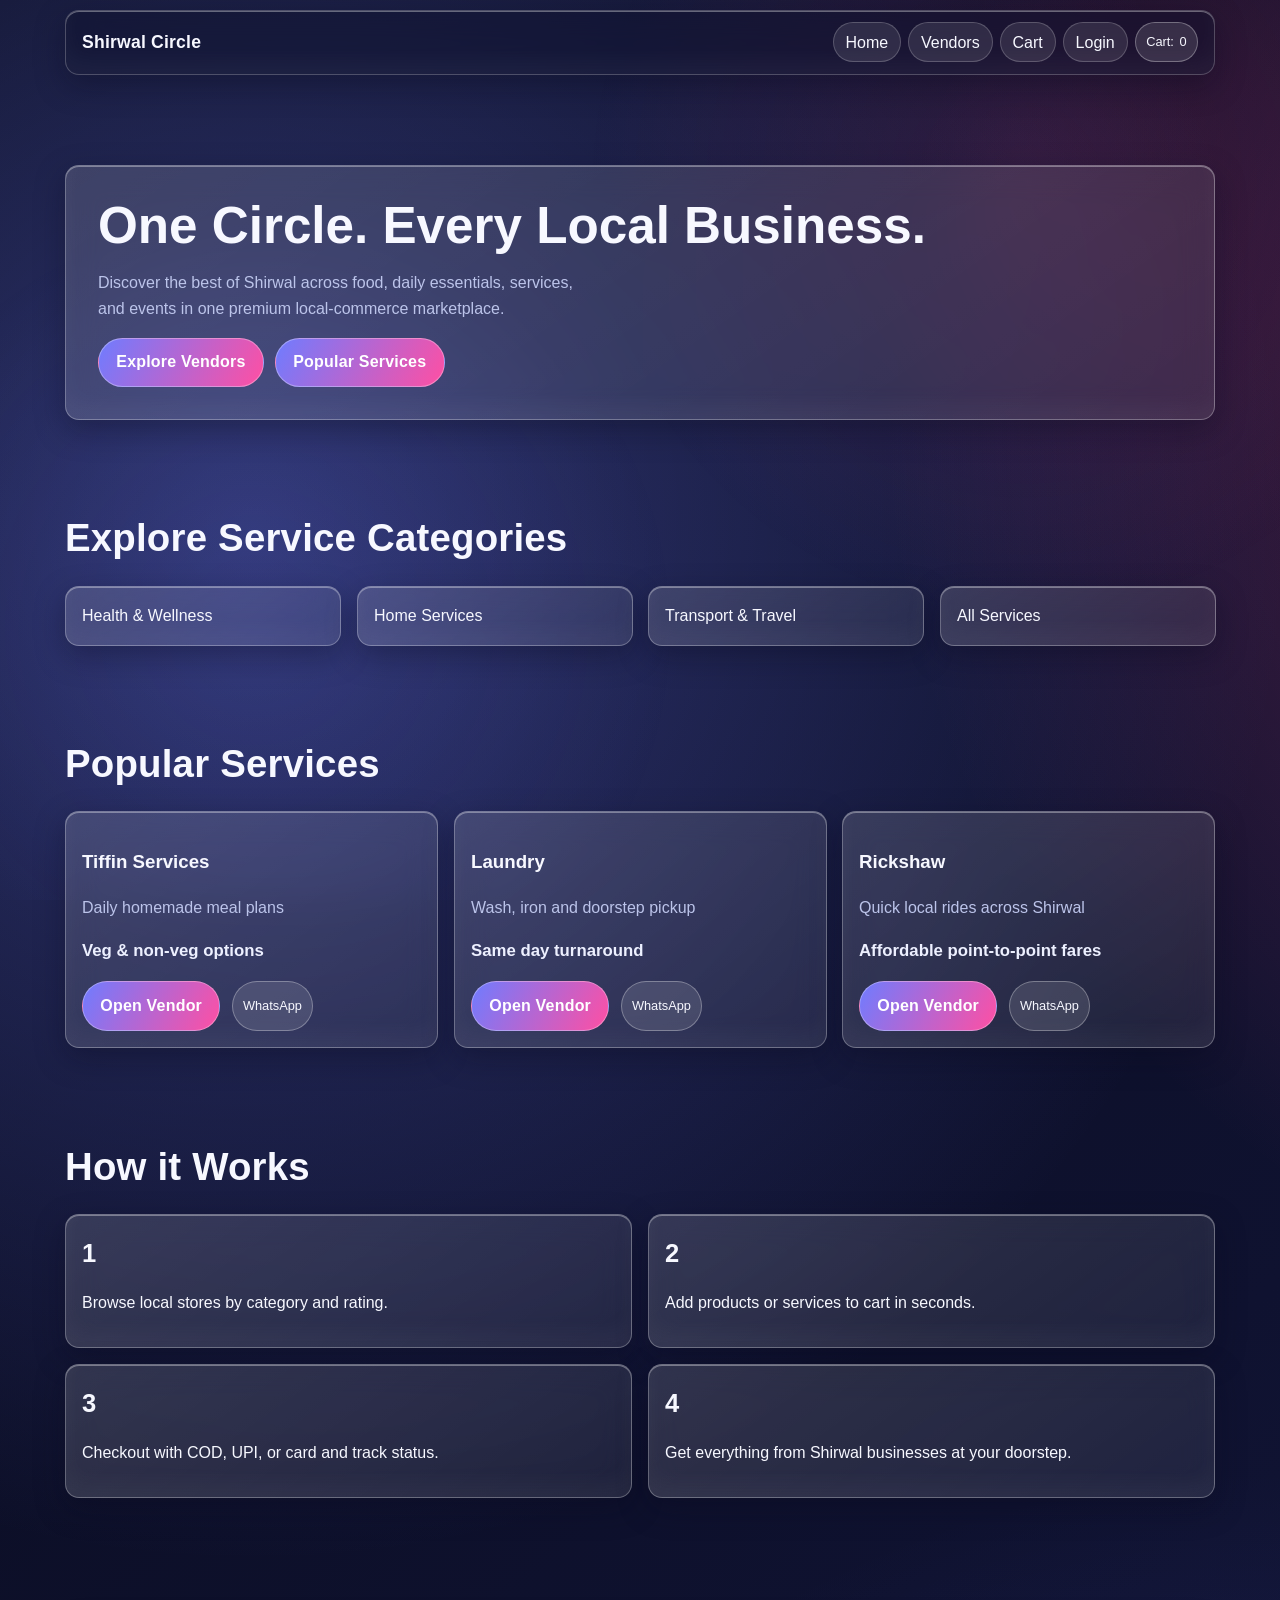
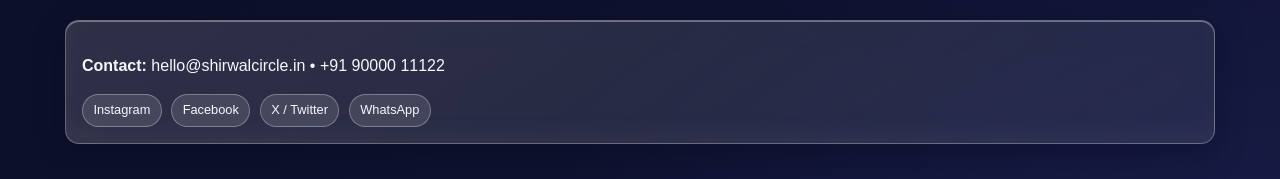
==== commit 0a7ca9ff: "Update index.html" ====
--- a/index.html
+++ b/index.html
@@ -8,7 +8,7 @@
 <section class="section container"><h2 class="section-title">Explore Service Categories</h2><div class="grid categories">
 <a class="glass-card card-pad" href="vendors.html#health">Health & Wellness</a><a class="glass-card card-pad" href="vendors.html#home-services">Home Services</a><a class="glass-card card-pad" href="vendors.html#transport">Transport & Travel</a><a class="glass-card card-pad" href="vendors.html">All Services</a>
 </div></section>
-<section class="section container"><h2 class="section-title">Popular Services</h2><div class="grid vendor-grid"><div class="glass-card card-pad"><h3>Tiffin Services <a class="glass-btn" href="vendors.html#home-services" style="margin-top:.4rem;">Open</a></h3><p class="muted">Daily homemade meal plans</p><p class="price">Veg & non-veg options</p></div><div class="glass-card card-pad"><h3>Laundry <a class="glass-btn" href="vendors.html#home-services" style="margin-top:.4rem;">Open</a></h3><p class="muted">Wash, iron and doorstep pickup</p><p class="price">Same day turnaround</p></div><div class="glass-card card-pad"><h3>Rickshaw <a class="glass-btn" href="vendors.html#transport" style="margin-top:.4rem;">Open</a></h3><p class="muted">Quick local rides across Shirwal</p><p class="price">Affordable point-to-point fares</p></div></div></section>
+<section class="section container" id="popular-services"> <h2 class="section-title">Popular Services</h2> <div class="grid vendor-grid"> <div class="glass-card card-pad popular-card"> <h3>Tiffin Services</h3> <p class="muted">Daily homemade meal plans</p> <p class="price">Veg & non-veg options</p> <div class="actions"> <a class="glass-btn" href="vendors.html?service=Tiffin%20Services#service-tiffin-services"> Open Vendor </a> <a class="chip" href="https://wa.me/917066644476?text=Hello%2C%20I%20need%20Tiffin%20Services%20service%20in%20Shirwal.%20Please%20share%20availability%20and%20charges." target="_blank" rel="noopener" > WhatsApp </a> </div> </div> <div class="glass-card card-pad popular-card"> <h3>Laundry</h3> <p class="muted">Wash, iron and doorstep pickup</p> <p class="price">Same day turnaround</p> <div class="actions"> <a class="glass-btn" href="vendors.html?service=Laundry#service-laundry"> Open Vendor </a> <a class="chip" href="https://wa.me/917066644476?text=Hello%2C%20I%20need%20Laundry%20service%20in%20Shirwal.%20Please%20share%20availability%20and%20charges." target="_blank" rel="noopener" > WhatsApp </a> </div> </div> <div class="glass-card card-pad popular-card"> <h3>Rickshaw</h3> <p class="muted">Quick local rides across Shirwal</p> <p class="price">Affordable point-to-point fares</p> <div class="actions"> <a class="glass-btn" href="vendors.html?service=Rickshaw#service-rickshaw"> Open Vendor </a> <a class="chip" href="https://wa.me/917066644476?text=Hello%2C%20I%20need%20Rickshaw%20service%20in%20Shirwal.%20Please%20share%20availability%20and%20charges." target="_blank" rel="noopener" > WhatsApp </a> </div> </div> </div> </section>
 <section class="section container"><h2 class="section-title">How it Works</h2><div class="grid info-grid"><div class="glass-card card-pad"><div class="kpi">1</div><p>Browse local stores by category and rating.</p></div><div class="glass-card card-pad"><div class="kpi">2</div><p>Add products or services to cart in seconds.</p></div><div class="glass-card card-pad"><div class="kpi">3</div><p>Checkout with COD, UPI, or card and track status.</p></div><div class="glass-card card-pad"><div class="kpi">4</div><p>Get everything from Shirwal businesses at your doorstep.</p></div></div></section>
 </main>
 <footer class="footer container"><div class="glass-card card-pad"><p><strong>Contact:</strong> hello@shirwalcircle.in • +91 90000 11122</p><div class="footer-links"><span class="chip">Instagram</span><span class="chip">Facebook</span><span class="chip">X / Twitter</span><span class="chip">WhatsApp</span></div></div></footer>
--- a/css/style.css
+++ b/css/style.css
@@ -1,29 +1,36 @@
 /* =========================================================
-   Shirwal Circle - Glassmorphism Design System
-   Central stylesheet for all static pages
+   Shirwal Circle - Premium Indigo/Rose Glassmorphism Theme
+   Complete stylesheet replacement
    ========================================================= */
 
 :root {
-  --bg-1: #050505;
-  --bg-2: #0f0f0f;
-  --bg-3: #1a1607;
-  --text-primary: #fff9e8;
-  --text-secondary: #f4e6b5;
-  --accent: #ffd54a;
-  --accent-2: #ffef9a;
-  --success: #41d39b;
-  --warning: #ffbf5e;
-  --danger: #ff6f91;
-  --scrollGlow: 0.2;
-
-  --glass-bg: rgba(255, 255, 255, 0.14);
-  --glass-bg-strong: rgba(255, 230, 140, 0.18);
-  --glass-border: rgba(255, 230, 150, 0.42);
-  --blur: 24px;
-
-  --radius-sm: 12px;
-  --radius-md: 18px;
-  --radius-lg: 26px;
+  /* Core palette */
+  --bg-1: #080a1a;
+  --bg-2: #0f1230;
+  --bg-3: #1a1e48;
+
+  --text-primary: #f7f8ff;
+  --text-secondary: #bcc4ea;
+
+  --indigo: #6f7cff;
+  --indigo-strong: #5566ff;
+  --rose: #ff4fa3;
+  --rose-soft: #ff7abf;
+
+  --success: #45d69e;
+  --warning: #ffbe67;
+  --danger: #ff6a95;
+
+  /* Glass tokens */
+  --glass-bg: rgba(255, 255, 255, 0.1);
+  --glass-bg-strong: rgba(255, 255, 255, 0.16);
+  --glass-border: rgba(255, 255, 255, 0.3);
+  --blur: 16px;
+
+  /* Layout */
+  --radius-sm: 10px;
+  --radius-md: 14px;
+  --radius-lg: 20px;
 
   --space-1: 0.5rem;
   --space-2: 0.75rem;
@@ -32,103 +39,475 @@
   --space-5: 2rem;
   --space-6: 3rem;
 
-  --shadow-soft: 0 10px 30px rgba(0, 0, 0, 0.35);
-  --shadow-deep: 0 25px 50px rgba(0, 0, 0, 0.45);
-}
-
-* { box-sizing: border-box; }
-html, body { margin: 0; padding: 0; }
+  --shadow-soft: 0 10px 30px rgba(8, 10, 30, 0.35);
+  --shadow-deep: 0 24px 54px rgba(6, 8, 24, 0.55);
+
+  --scrollGlow: 0.28;
+}
+
+* {
+  box-sizing: border-box;
+}
+
+html,
 body {
-  font-family: "Inter", "Segoe UI", Roboto, Arial, sans-serif;
+  margin: 0;
+  padding: 0;
+  scroll-behavior: smooth;
+}
+
+body {
+  font-family: "Plus Jakarta Sans", Inter, "Segoe UI", Roboto, Arial, sans-serif;
   color: var(--text-primary);
   line-height: 1.6;
   min-height: 100vh;
-  background: radial-gradient(circle at 8% 12%, rgba(255,208,64,calc(var(--scrollGlow)*1.45)) 0%, transparent 33%),
-              radial-gradient(circle at 92% 18%, rgba(255,242,168,calc(var(--scrollGlow)*1.15)) 0%, transparent 30%),
-              radial-gradient(circle at 55% 78%, rgba(255,196,70,calc(var(--scrollGlow)*.75)) 0%, transparent 32%),
-              linear-gradient(140deg, #050505 0%, #121005 38%, #2a2208 100%);
-  background-size: 180% 180%;
-  animation: bgFlow 18s ease infinite;
-}
-@keyframes bgFlow { 0%,100%{background-position:0% 50%;}50%{background-position:100% 50%;} }
-
-img { max-width: 100%; display: block; }
-a { color: inherit; text-decoration: none; }
-
-.container { width: min(1100px, 92%); margin: 0 auto; }
-.section { padding: var(--space-6) 0; }
-.section-title { font-size: clamp(1.5rem, 3vw, 2.4rem); margin: 0 0 var(--space-4); }
-.muted { color: var(--text-secondary); }
+  background:
+    radial-gradient(circle at 12% 18%, rgba(111, 124, 255, calc(var(--scrollGlow) * 1.2)) 0%, transparent 34%),
+    radial-gradient(circle at 86% 14%, rgba(255, 79, 163, calc(var(--scrollGlow) * 1.1)) 0%, transparent 30%),
+    radial-gradient(circle at 60% 84%, rgba(92, 106, 255, calc(var(--scrollGlow) * 0.75)) 0%, transparent 36%),
+    linear-gradient(140deg, var(--bg-1), var(--bg-2), var(--bg-3));
+  background-size: 165% 165%;
+  animation: bgFlow 22s ease-in-out infinite;
+}
+
+body::before {
+  content: "";
+  position: fixed;
+  inset: 0;
+  pointer-events: none;
+  background:
+    radial-gradient(circle at 80% 20%, rgba(255, 79, 163, 0.12), transparent 35%),
+    radial-gradient(circle at 20% 70%, rgba(111, 124, 255, 0.12), transparent 35%);
+  z-index: -1;
+}
+
+img {
+  max-width: 100%;
+  display: block;
+}
+
+a {
+  color: inherit;
+  text-decoration: none;
+}
+
+@keyframes bgFlow {
+  0%, 100% { background-position: 0% 50%; }
+  50% { background-position: 100% 50%; }
+}
+
+/* =========================================================
+   Utilities
+   ========================================================= */
+
+.container {
+  width: min(1150px, 92%);
+  margin: 0 auto;
+}
+
+.section {
+  padding: var(--space-6) 0;
+}
+
+.section-title {
+  font-size: clamp(1.5rem, 3vw, 2.4rem);
+  line-height: 1.2;
+  margin: 0 0 var(--space-4);
+  letter-spacing: 0.2px;
+}
+
+.muted {
+  color: var(--text-secondary);
+}
+
+.grid {
+  display: grid;
+  gap: 1rem;
+}
+
+.categories {
+  grid-template-columns: repeat(2, 1fr);
+}
+
+.vendor-grid,
+.product-grid {
+  grid-template-columns: 1fr;
+}
+
+.info-grid {
+  grid-template-columns: 1fr;
+}
+
+.card-pad {
+  padding: 1rem;
+}
+
+.kpi {
+  font-size: 1.6rem;
+  font-weight: 800;
+  margin: 0.1rem 0;
+}
+
+.price {
+  font-size: 1.05rem;
+  font-weight: 700;
+  color: #edf0ff;
+}
+
+/* =========================================================
+   Glass components
+   ========================================================= */
 
 .glass-card {
-  background: var(--glass-bg);
+  background: linear-gradient(
+    145deg,
+    rgba(255, 255, 255, 0.14),
+    rgba(255, 255, 255, 0.07)
+  );
   border: 1px solid var(--glass-border);
   border-radius: var(--radius-md);
   backdrop-filter: blur(var(--blur));
   -webkit-backdrop-filter: blur(var(--blur));
-  box-shadow: var(--shadow-soft), inset 0 1px 0 rgba(255,255,255,.45), inset 0 -16px 30px rgba(255,255,255,.06);
-}
-.glass-card:hover { transform: translateY(-5px) scale(1.01); box-shadow: var(--shadow-deep), 0 0 22px rgba(255,214,90,.24); }
-.glass-card, .glass-btn { transition: all .25s ease; }
+  box-shadow:
+    var(--shadow-soft),
+    inset 0 1px 0 rgba(255, 255, 255, 0.35),
+    inset 0 -14px 22px rgba(255, 255, 255, 0.04);
+  transition: transform 0.25s ease, box-shadow 0.25s ease, filter 0.25s ease;
+}
+
+.glass-card:hover {
+  transform: translateY(-4px);
+  box-shadow:
+    var(--shadow-deep),
+    0 0 24px rgba(111, 124, 255, 0.2),
+    0 0 20px rgba(255, 79, 163, 0.15);
+}
 
 .glass-btn {
-  display: inline-flex; align-items: center; justify-content: center;
-  gap: .5rem; cursor: pointer; border: 1px solid var(--glass-border);
-  background: linear-gradient(120deg, rgba(255,213,74,.45), rgba(255,239,154,.35));
-  color: white; padding: .7rem 1.1rem; border-radius: 999px; font-weight: 600;
-}
-.glass-btn:hover { transform: translateY(-2px); filter: brightness(1.08); }
+  display: inline-flex;
+  align-items: center;
+  justify-content: center;
+  gap: 0.45rem;
+  cursor: pointer;
+  border: 1px solid rgba(255, 255, 255, 0.32);
+  background: linear-gradient(120deg, var(--indigo), var(--rose));
+  color: #fff;
+  padding: 0.68rem 1.08rem;
+  border-radius: 999px;
+  font-weight: 700;
+  letter-spacing: 0.2px;
+  position: relative;
+  overflow: hidden;
+  transition: transform 0.22s ease, filter 0.22s ease, box-shadow 0.22s ease;
+}
+
+.glass-btn:hover {
+  transform: translateY(-2px);
+  filter: brightness(1.07);
+  box-shadow: 0 10px 28px rgba(95, 111, 255, 0.35);
+}
+
+.glass-btn::after {
+  content: "";
+  position: absolute;
+  inset: 0;
+  transform: translateX(-110%);
+  background: linear-gradient(100deg, transparent 18%, rgba(255, 255, 255, 0.36) 50%, transparent 82%);
+  transition: transform 0.6s ease;
+}
+
+.glass-btn:hover::after {
+  transform: translateX(110%);
+}
 
 .glass-input {
-  width: 100%; border: 1px solid var(--glass-border); background: var(--glass-bg);
-  color: var(--text-primary); padding: .75rem .9rem; border-radius: var(--radius-sm);
+  width: 100%;
+  border: 1px solid var(--glass-border);
+  background: var(--glass-bg);
+  color: var(--text-primary);
+  padding: 0.78rem 0.92rem;
+  border-radius: var(--radius-sm);
   backdrop-filter: blur(12px);
-}
-.glass-input::placeholder { color: #dce2ffb0; }
-
-.badge, .chip {
-  display: inline-flex; align-items: center; gap: .35rem;
-  border: 1px solid var(--glass-border); border-radius: 999px;
-  padding: .3rem .65rem; font-size: .8rem;
-  background: rgba(255,255,255,.12);
-}
-.badge.success { background: rgba(65,211,155,.22); }
-.badge.warning { background: rgba(255,191,94,.2); }
-.badge.info { background: rgba(115,208,255,.22); }
-
-.site-header { position: sticky; top: 0; z-index: 50; margin: .6rem auto; }
+  -webkit-backdrop-filter: blur(12px);
+  outline: none;
+}
+
+.glass-input:focus {
+  border-color: rgba(111, 124, 255, 0.65);
+  box-shadow: 0 0 0 3px rgba(111, 124, 255, 0.18);
+}
+
+.glass-input::placeholder {
+  color: #dbe0ff9e;
+}
+
+.badge,
+.chip {
+  display: inline-flex;
+  align-items: center;
+  gap: 0.35rem;
+  border: 1px solid var(--glass-border);
+  border-radius: 999px;
+  padding: 0.3rem 0.65rem;
+  font-size: 0.8rem;
+  background: rgba(255, 255, 255, 0.12);
+}
+
+.badge.success { background: rgba(69, 214, 158, 0.24); }
+.badge.warning { background: rgba(255, 190, 103, 0.24); }
+.badge.info { background: rgba(111, 124, 255, 0.24); }
+
+/* =========================================================
+   Header / nav
+   ========================================================= */
+
+.site-header {
+  position: sticky;
+  top: 0;
+  z-index: 60;
+  margin: 0.6rem auto;
+}
+
 .navbar {
-  display: flex; gap: .8rem; flex-wrap: wrap; align-items: center; justify-content: space-between;
-  padding: .7rem 1rem;
-}
-.brand { font-weight: 700; font-size: 1.1rem; }
-.nav-links { display: flex; flex-wrap: wrap; gap: .45rem; }
-.nav-link { padding: .4rem .75rem; border-radius: 999px; background: rgba(255,225,120,.12); border:1px solid rgba(255,230,160,.2);}
-
-.hero { padding: 5rem 0 3rem; }
-.hero-box { padding: 2rem; }
-.hero h1 { font-size: clamp(2rem, 5vw, 3.3rem); margin: 0; }
-.hero p { color: var(--text-secondary); max-width: 52ch; }
-.actions { display: flex; gap: .7rem; flex-wrap: wrap; }
-
-.grid { display: grid; gap: 1rem; }
-.categories { grid-template-columns: repeat(2, 1fr); }
-.vendor-grid, .product-grid { grid-template-columns: 1fr; }
-.info-grid { grid-template-columns: 1fr; }
-
-.card-pad { padding: 1rem; }
-.kpi { font-size: 1.6rem; font-weight: 700; margin: .1rem 0; }
-.price { font-size: 1.1rem; font-weight: 700; color: #e7f1ff; }
-
-.footer { margin-top: 3rem; padding: 1.6rem 0 2.2rem; }
-.footer-links { display: flex; gap: .6rem; flex-wrap: wrap; }
-
-.table-wrap { overflow-x: auto; }
-table { width: 100%; border-collapse: collapse; }
-th, td { padding: .7rem; text-align: left; border-bottom: 1px solid rgba(255,255,255,.15); }
-
-.layout-admin { display: grid; gap: 1rem; }
-.sidebar { padding: 1rem; }
+  display: flex;
+  gap: 0.8rem;
+  flex-wrap: wrap;
+  align-items: center;
+  justify-content: space-between;
+  padding: 0.72rem 1rem;
+  background: rgba(14, 18, 44, 0.44);
+  border: 1px solid rgba(255, 255, 255, 0.24);
+  backdrop-filter: blur(16px);
+  -webkit-backdrop-filter: blur(16px);
+}
+
+.brand {
+  font-weight: 800;
+  font-size: 1.1rem;
+  letter-spacing: 0.2px;
+}
+
+.nav-links {
+  display: flex;
+  flex-wrap: wrap;
+  gap: 0.45rem;
+}
+
+.nav-link {
+  padding: 0.4rem 0.74rem;
+  border-radius: 999px;
+  background: rgba(255, 255, 255, 0.1);
+  border: 1px solid rgba(255, 255, 255, 0.2);
+}
+
+/* =========================================================
+   Page sections
+   ========================================================= */
+
+.hero {
+  padding: 5rem 0 3rem;
+}
+
+.hero-box {
+  padding: 2rem;
+  animation: floatIn 0.7s ease both;
+}
+
+.hero h1 {
+  font-size: clamp(2rem, 5vw, 3.2rem);
+  margin: 0;
+  line-height: 1.1;
+}
+
+.hero p {
+  color: var(--text-secondary);
+  max-width: 54ch;
+}
+
+.actions {
+  display: flex;
+  gap: 0.7rem;
+  flex-wrap: wrap;
+}
+
+.footer {
+  margin-top: 3rem;
+  padding: 1.6rem 0 2.2rem;
+}
+
+.footer-links {
+  display: flex;
+  gap: 0.6rem;
+  flex-wrap: wrap;
+}
+
+/* =========================================================
+   Tables / admin leftovers
+   ========================================================= */
+
+.table-wrap {
+  overflow-x: auto;
+}
+
+table {
+  width: 100%;
+  border-collapse: collapse;
+}
+
+th,
+td {
+  padding: 0.7rem;
+  text-align: left;
+  border-bottom: 1px solid rgba(255, 255, 255, 0.15);
+}
+
+.layout-admin {
+  display: grid;
+  gap: 1rem;
+}
+
+.sidebar {
+  padding: 1rem;
+}
+
+/* =========================================================
+   Service page extras
+   ========================================================= */
+
+.logo-mini {
+  width: 42px;
+  height: 42px;
+  border-radius: 10px;
+  object-fit: cover;
+  margin-bottom: 0.7rem;
+  border: 1px solid rgba(255, 255, 255, 0.34);
+  background: rgba(255, 255, 255, 0.2);
+  padding: 0.2rem;
+}
+
+.quick-nav {
+  margin: 0.8rem 0 1.2rem;
+}
+
+.quick-nav .chip {
+  background: rgba(111, 124, 255, 0.18);
+}
+
+.quick-nav .chip:hover {
+  background: rgba(255, 79, 163, 0.2);
+}
+
+.service-popup {
+  border: 1px solid rgba(255, 255, 255, 0.34);
+  background: linear-gradient(
+    155deg,
+    rgba(255, 255, 255, 0.16),
+    rgba(255, 255, 255, 0.08)
+  );
+}
+
+body.modal-open {
+  overflow: hidden;
+}
+
+.service-modal {
+  position: fixed;
+  inset: 0;
+  z-index: 120;
+  display: grid;
+  place-items: center;
+  padding: 1rem;
+}
+
+.service-modal[hidden] {
+  display: none !important;
+}
+
+.service-modal-backdrop {
+  position: absolute;
+  inset: 0;
+  background: rgba(8, 10, 26, 0.62);
+  backdrop-filter: blur(4px);
+  -webkit-backdrop-filter: blur(4px);
+}
+
+.service-popup {
+  position: relative;
+  z-index: 1;
+  width: min(560px, 95vw);
+  box-shadow:
+    0 28px 60px rgba(0, 0, 0, 0.45),
+    0 0 30px rgba(111, 124, 255, 0.24),
+    0 0 22px rgba(255, 79, 163, 0.18);
+}
+
+.toast {
+  position: fixed;
+  right: 1rem;
+  bottom: 1rem;
+  z-index: 180;
+  padding: 0.7rem 0.95rem;
+  border-radius: 12px;
+  border: 1px solid rgba(255, 255, 255, 0.3);
+  background: rgba(16, 20, 48, 0.88);
+  color: var(--text-primary);
+  backdrop-filter: blur(8px);
+  box-shadow: var(--shadow-soft);
+}
+
+.toast[hidden] {
+  display: none;
+}
+
+/* =========================================================
+   Motion
+   ========================================================= */
+
+@keyframes floatIn {
+  from { opacity: 0; transform: translateY(8px) scale(0.985); }
+  to { opacity: 1; transform: translateY(0) scale(1); }
+}
+
+@keyframes softPulse {
+  0%, 100% {
+    box-shadow:
+      var(--shadow-soft),
+      inset 0 1px 0 rgba(255, 255, 255, 0.35),
+      inset 0 -14px 22px rgba(255, 255, 255, 0.04);
+  }
+  50% {
+    box-shadow:
+      var(--shadow-soft),
+      0 0 18px rgba(111, 124, 255, 0.2),
+      0 0 14px rgba(255, 79, 163, 0.16),
+      inset 0 1px 0 rgba(255, 255, 255, 0.42),
+      inset 0 -14px 22px rgba(255, 255, 255, 0.06);
+  }
+}
+
+.vendor-grid .glass-card,
+.categories .glass-card,
+.info-grid .glass-card {
+  animation: floatIn 0.55s ease both;
+}
+
+.vendor-grid .glass-card:nth-child(2n),
+.categories .glass-card:nth-child(2n) {
+  animation-delay: 0.08s;
+}
+
+.vendor-grid .glass-card:nth-child(3n),
+.categories .glass-card:nth-child(3n) {
+  animation-delay: 0.14s;
+}
+
+.site-header .glass-card {
+  animation: softPulse 6s ease-in-out infinite;
+}
+
+/* =========================================================
+   Responsive
+   ========================================================= */
 
 @media (min-width: 700px) {
   .categories { grid-template-columns: repeat(4, 1fr); }
@@ -142,51 +521,11 @@
   .layout-admin { grid-template-columns: 250px 1fr; }
 }
 
-html { scroll-behavior: smooth; }
-
-.service-btn { text-align:left; font: inherit; color: var(--text-primary); width:100%; cursor:pointer; }
-.service-popup { margin-top: 1rem; border: 1px solid rgba(255,232,160,.55); background: linear-gradient(155deg, rgba(255,255,255,.14), rgba(255,218,106,.12)); }
-
-body.modal-open { overflow: hidden; }
-.service-modal { position: fixed; inset: 0; z-index: 120; display: grid; place-items: center; padding: 1rem; }
-.service-modal-backdrop { position: absolute; inset: 0; background: rgba(5,5,5,.58); backdrop-filter: blur(4px); }
-.service-popup { position: relative; z-index: 1; width: min(560px, 95vw); margin-top: 0; border: 1px solid rgba(255,232,160,.55); background: linear-gradient(155deg, rgba(255,255,255,.14), rgba(255,218,106,.12)); box-shadow: 0 28px 60px rgba(0,0,0,.45), 0 0 30px rgba(255,214,90,.24); }
-
-.service-modal[hidden] { display: none !important; }
-
-.logo-mini { width: 42px; height: 42px; border-radius: 10px; object-fit: cover; margin-bottom: .7rem; border:1px solid rgba(255,232,160,.55); background: rgba(255,255,255,.18); padding: .2rem; }
-
-
-/* Lightweight premium motion */
-@keyframes floatIn {
-  from { opacity: 0; transform: translateY(8px) scale(.985); }
-  to { opacity: 1; transform: translateY(0) scale(1); }
-}
-@keyframes softPulse {
-  0%,100% { box-shadow: var(--shadow-soft), inset 0 1px 0 rgba(255,255,255,.45), inset 0 -16px 30px rgba(255,255,255,.06); }
-  50% { box-shadow: var(--shadow-soft), 0 0 18px rgba(255,214,90,.16), inset 0 1px 0 rgba(255,255,255,.5), inset 0 -16px 30px rgba(255,255,255,.08); }
-}
-.hero-box { animation: floatIn .7s ease both; }
-.vendor-grid .glass-card, .categories .glass-card, .info-grid .glass-card {
-  animation: floatIn .55s ease both;
-}
-.vendor-grid .glass-card:nth-child(2n), .categories .glass-card:nth-child(2n) { animation-delay: .08s; }
-.vendor-grid .glass-card:nth-child(3n), .categories .glass-card:nth-child(3n) { animation-delay: .14s; }
-.site-header .glass-card { animation: softPulse 6s ease-in-out infinite; }
-.glass-btn { position: relative; overflow: hidden; }
-.glass-btn::after {
-  content: ""; position: absolute; inset: 0; transform: translateX(-110%);
-  background: linear-gradient(100deg, transparent 20%, rgba(255,255,255,.34) 50%, transparent 80%);
-  transition: transform .6s ease;
-}
-.glass-btn:hover::after { transform: translateX(110%); }
 @media (prefers-reduced-motion: reduce) {
-  .hero-box, .vendor-grid .glass-card, .categories .glass-card, .info-grid .glass-card, .site-header .glass-card { animation: none !important; }
-  .glass-btn::after { display:none; }
-}
-
-.quick-nav { margin: .8rem 0 1.2rem; }
-.quick-nav .chip { background: rgba(255,230,140,.18); }
-.quick-nav .chip:hover { background: rgba(255,230,140,.3); }
-.toast { position: fixed; right: 1rem; bottom: 1rem; z-index: 180; padding: .7rem .95rem; border-radius: 12px; border:1px solid rgba(255,232,160,.55); background: rgba(20,17,8,.88); color: var(--text-primary); backdrop-filter: blur(8px); box-shadow: var(--shadow-soft); }
-.toast[hidden]{display:none;}
+  *,
+  *::before,
+  *::after {
+    animation: none !important;
+    transition: none !important;
+  }
+}
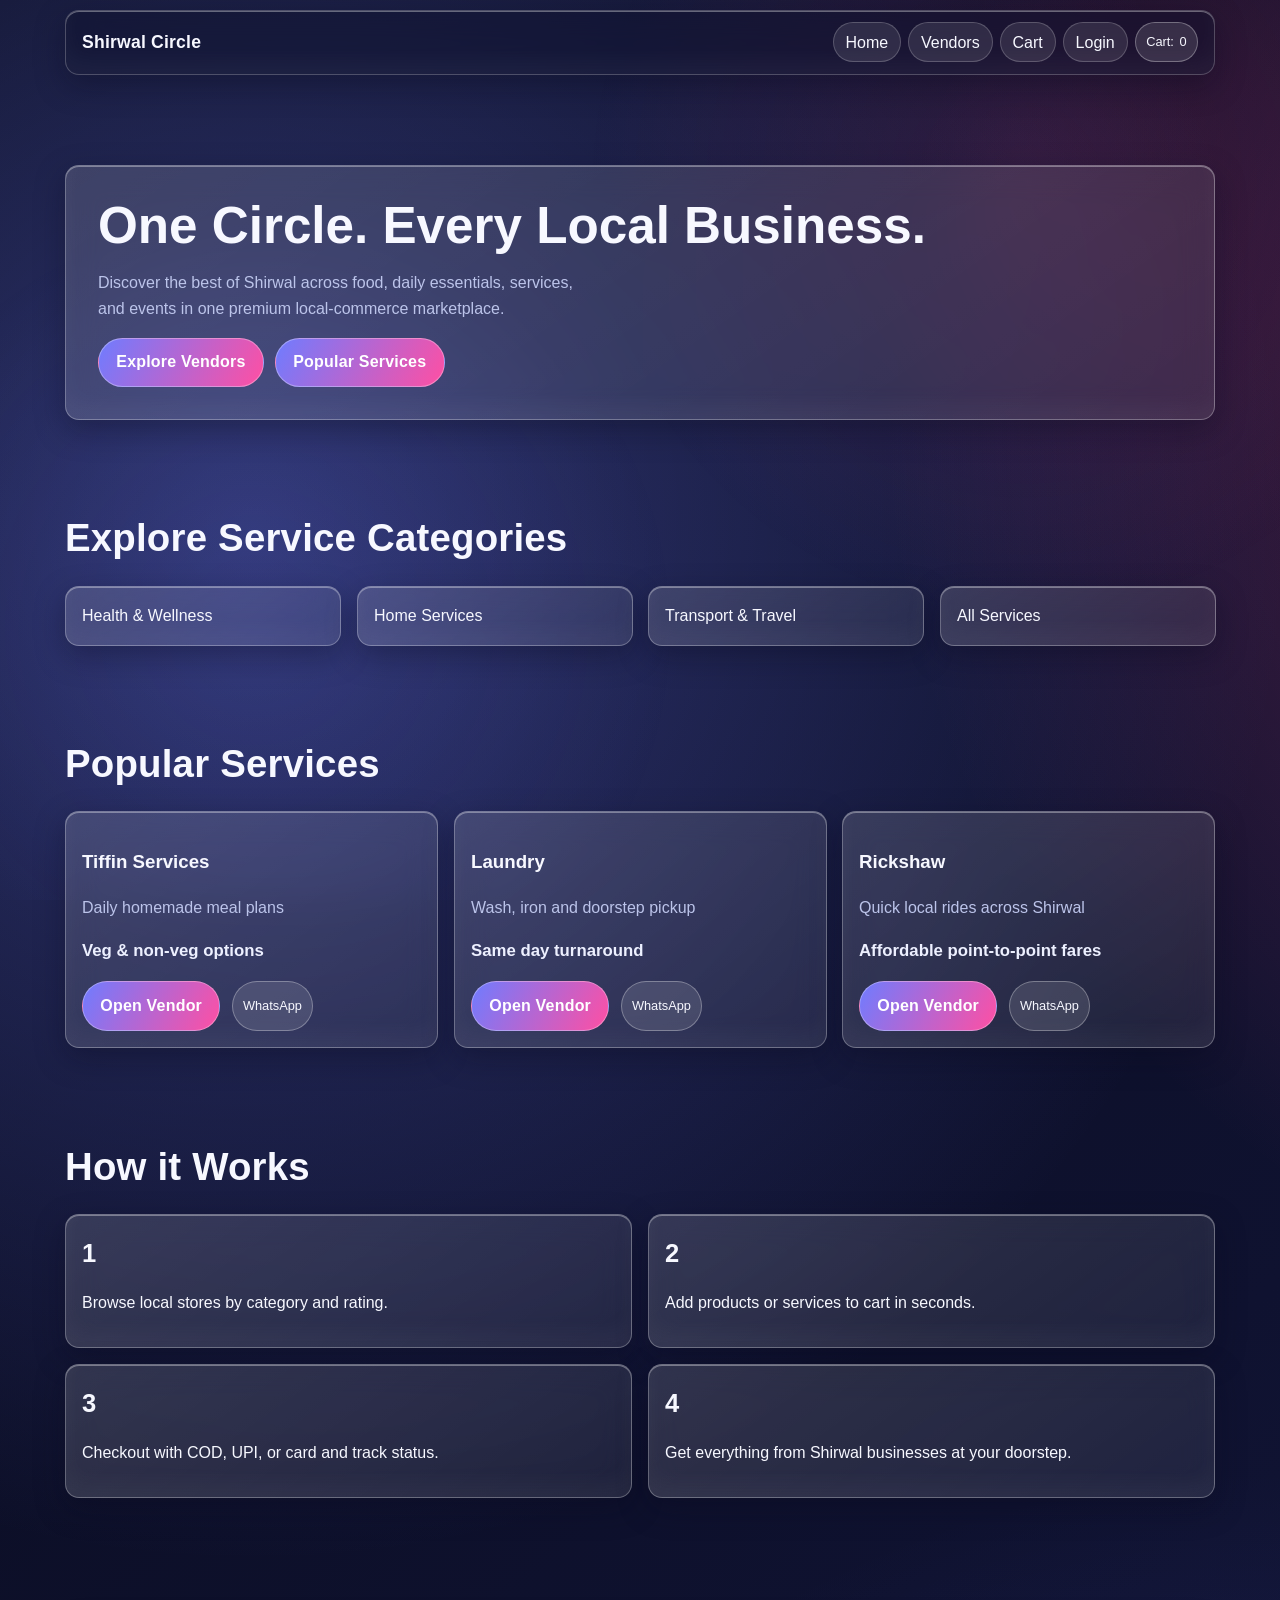
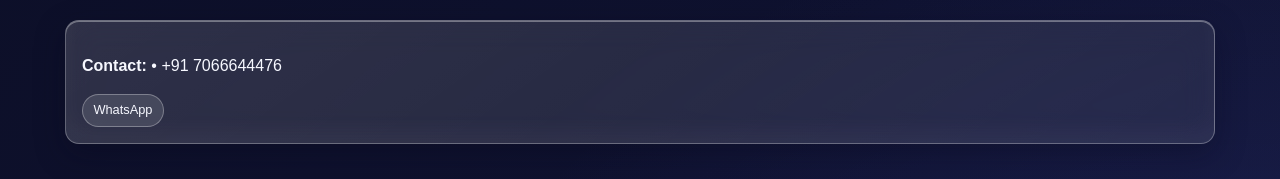
==== commit 2bad764e: "Update index.html" ====
--- a/index.html
+++ b/index.html
@@ -11,5 +11,5 @@
 <section class="section container" id="popular-services"> <h2 class="section-title">Popular Services</h2> <div class="grid vendor-grid"> <div class="glass-card card-pad popular-card"> <h3>Tiffin Services</h3> <p class="muted">Daily homemade meal plans</p> <p class="price">Veg & non-veg options</p> <div class="actions"> <a class="glass-btn" href="vendors.html?service=Tiffin%20Services#service-tiffin-services"> Open Vendor </a> <a class="chip" href="https://wa.me/917066644476?text=Hello%2C%20I%20need%20Tiffin%20Services%20service%20in%20Shirwal.%20Please%20share%20availability%20and%20charges." target="_blank" rel="noopener" > WhatsApp </a> </div> </div> <div class="glass-card card-pad popular-card"> <h3>Laundry</h3> <p class="muted">Wash, iron and doorstep pickup</p> <p class="price">Same day turnaround</p> <div class="actions"> <a class="glass-btn" href="vendors.html?service=Laundry#service-laundry"> Open Vendor </a> <a class="chip" href="https://wa.me/917066644476?text=Hello%2C%20I%20need%20Laundry%20service%20in%20Shirwal.%20Please%20share%20availability%20and%20charges." target="_blank" rel="noopener" > WhatsApp </a> </div> </div> <div class="glass-card card-pad popular-card"> <h3>Rickshaw</h3> <p class="muted">Quick local rides across Shirwal</p> <p class="price">Affordable point-to-point fares</p> <div class="actions"> <a class="glass-btn" href="vendors.html?service=Rickshaw#service-rickshaw"> Open Vendor </a> <a class="chip" href="https://wa.me/917066644476?text=Hello%2C%20I%20need%20Rickshaw%20service%20in%20Shirwal.%20Please%20share%20availability%20and%20charges." target="_blank" rel="noopener" > WhatsApp </a> </div> </div> </div> </section>
 <section class="section container"><h2 class="section-title">How it Works</h2><div class="grid info-grid"><div class="glass-card card-pad"><div class="kpi">1</div><p>Browse local stores by category and rating.</p></div><div class="glass-card card-pad"><div class="kpi">2</div><p>Add products or services to cart in seconds.</p></div><div class="glass-card card-pad"><div class="kpi">3</div><p>Checkout with COD, UPI, or card and track status.</p></div><div class="glass-card card-pad"><div class="kpi">4</div><p>Get everything from Shirwal businesses at your doorstep.</p></div></div></section>
 </main>
-<footer class="footer container"><div class="glass-card card-pad"><p><strong>Contact:</strong> hello@shirwalcircle.in • +91 90000 11122</p><div class="footer-links"><span class="chip">Instagram</span><span class="chip">Facebook</span><span class="chip">X / Twitter</span><span class="chip">WhatsApp</span></div></div></footer>
-<script src="js/app.js"></script></body></html>
+<footer class="footer container"><div class="glass-card card-pad"><p><strong>Contact:</strong>  • +91 7066644476 </p> <div class="footer-links"> <a class="chip" href="https://api.whatsapp.com/send/?phone=917066644476&text=Hello" target="_blank" rel="noopener noreferrer">  WhatsApp</a>
+</div><script src="js/app.js"></script></body></html>
